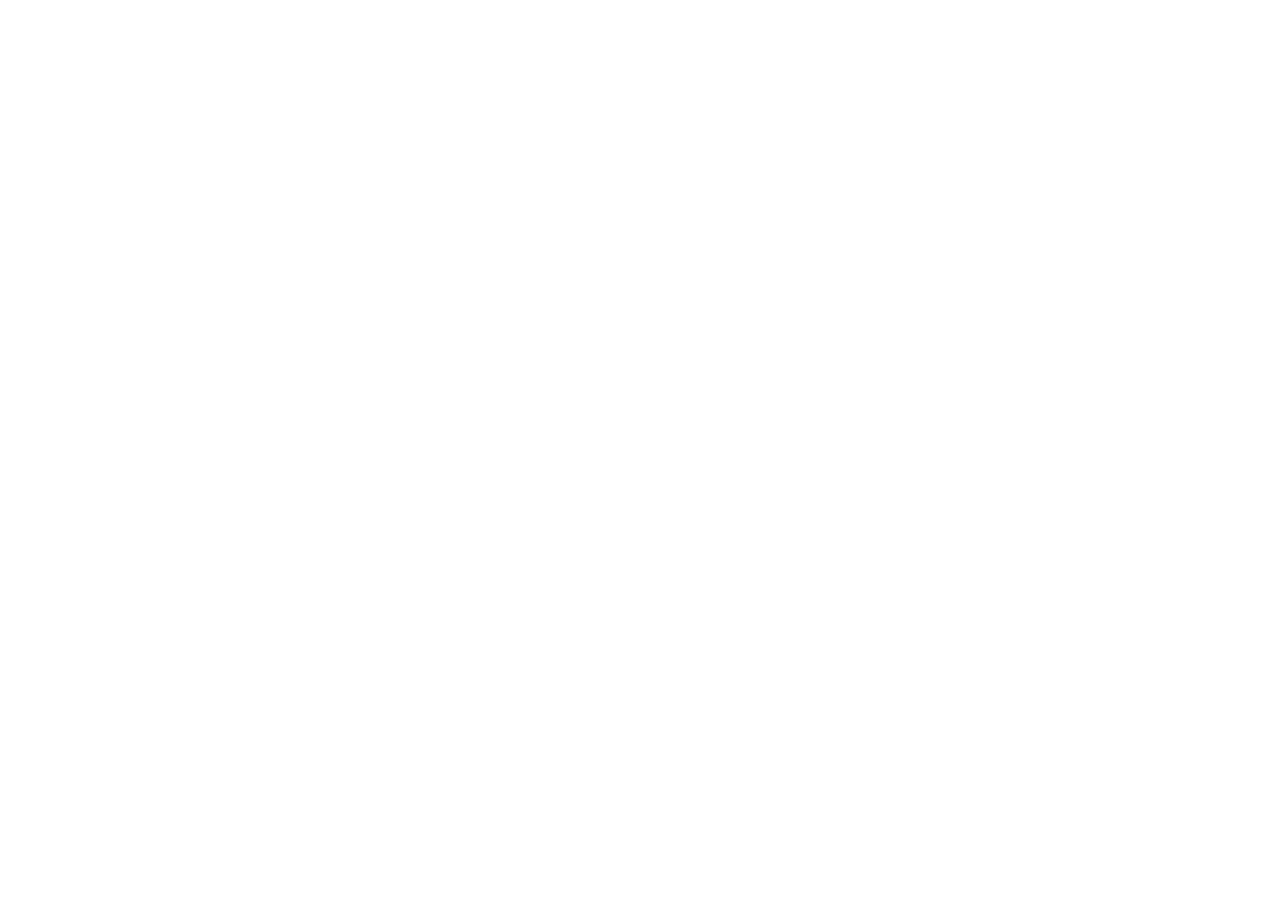
==== index.html @ 0d0c052c "first" ====
<!DOCTYPE html>
<html lang="en">
<head>
    <meta charset="UTF-8">
    <meta name="viewport" content="width=device-width, initial-scale=1.0">
    <title>Body Line</title>
    <link rel="stylesheet" href="css/style.css">
</head>
<body>
    
</body>
</html>
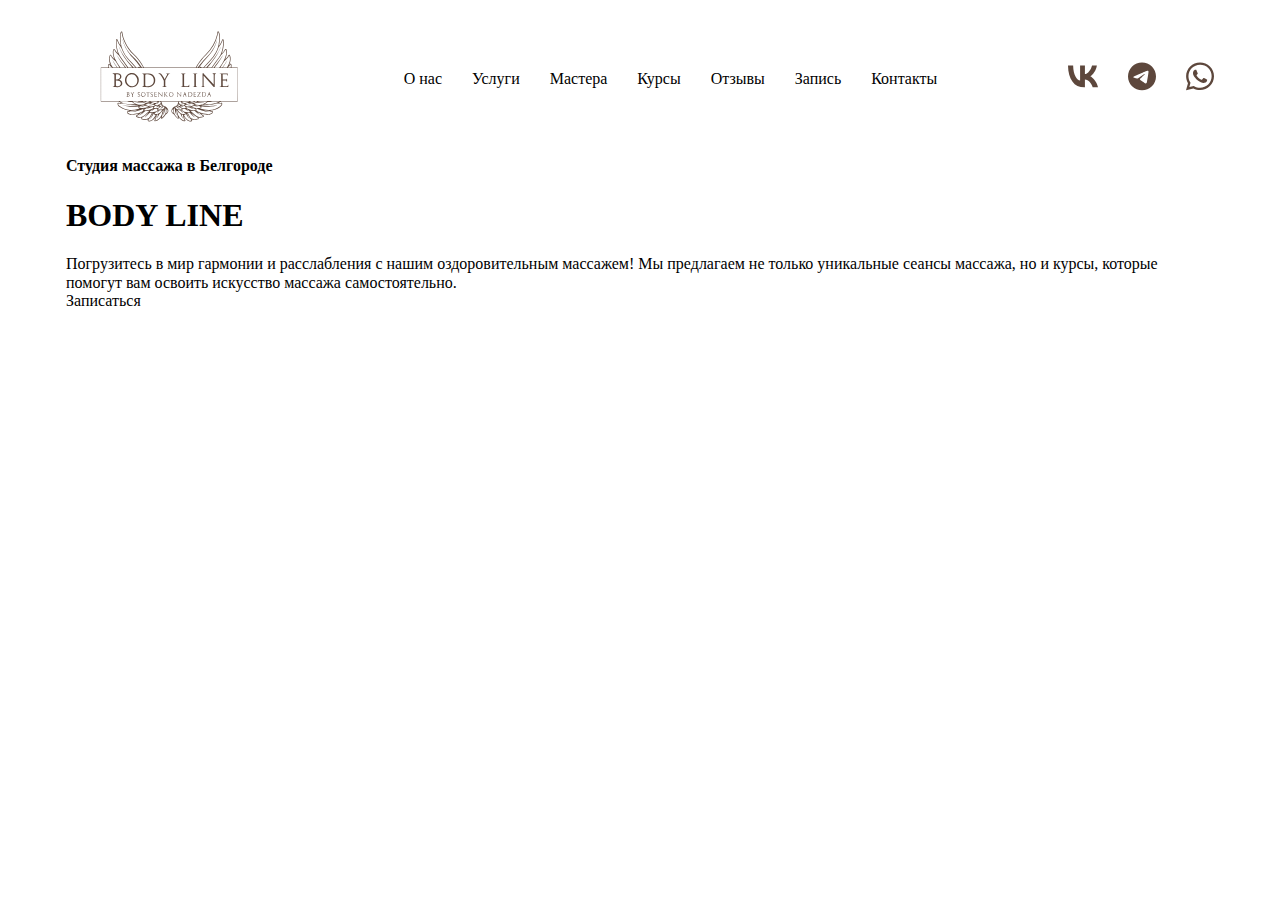
==== commit 8d8ec7cb: "first" ====
--- a/index.html
+++ b/index.html
@@ -5,8 +5,92 @@
     <meta name="viewport" content="width=device-width, initial-scale=1.0">
     <title>Body Line</title>
     <link rel="stylesheet" href="css/style.css">
+    <link rel="stylesheet" href="css/normalize.css">
 </head>
 <body>
-    
+    <header class="header">
+        <div class="header-container">
+            <a href="" class="header-logo">
+                <img src="img/logo.svg" alt="Логотип">
+            </a>
+            <nav class="header-nav">
+                <ul class="header-list">
+                    <li class="header-list-item">
+                        <a href="" class="header-link">
+                            О нас
+                        </a>
+                    </li>
+                    <li class="header-list-item">
+                        <a href="" class="header-link">
+                            Услуги
+                        </a>
+                    </li>
+                    <li class="header-list-item">
+                        <a href="" class="header-link">
+                            Мастера
+                        </a>
+                    </li>
+                    <li class="header-list-item">
+                        <a href="" class="header-link">
+                            Курсы
+                        </a>
+                    </li>
+                    <li class="header-list-item">
+                        <a href="" class="header-link">
+                            Отзывы
+                        </a>
+                    </li>
+                    <li class="header-list-item">
+                        <a href="" class="header-link">
+                            Запись
+                        </a>
+                    </li>
+                    <li class="header-list-item">
+                        <a href="" class="header-link">
+                            Контакты
+                        </a>
+                    </li>
+                </ul>
+            </nav>
+            <ul class="social-list">
+                <li class="social-list-item">
+                    <a href="" class="social-link">
+                        <img src="img/vk.svg" alt="Вконтакте">
+                    </a>
+                </li>
+                <li class="social-list-item">
+                    <a href="" class="social-link">
+                        <img src="img/tg.svg" alt="Телеграм">
+                    </a>
+                </li>
+                <li class="social-list-item">
+                    <a href="" class="social-link">
+                        <img src="img/whatsapp.svg" alt="Ватсапп">
+                    </a>
+                </li>
+            </ul>
+        </div>
+    </header>
+
+    <main class="main">
+        <section class="hero">
+            <div class="container">
+                <div class="hero-content">
+                    <strong class="text">
+                        Студия массажа в Белгороде
+                    </strong>
+                    <h1 class="hero-title">
+                        BODY LINE
+                    </h1>
+                    <p class="hero-descr">
+                        Погрузитесь в мир гармонии и расслабления с нашим оздоровительным массажем! Мы предлагаем не только уникальные сеансы массажа, но и курсы, которые помогут вам освоить искусство массажа самостоятельно.
+                    </p>
+                    <a href="" class="hero-btn">
+                        Записаться
+                    </a>
+                </div>
+            </div>
+        </section>
+    </main>
 </body>
 </html>--- a/css/style.css
+++ b/css/style.css
@@ -0,0 +1,58 @@
+* {
+    margin: 0;
+    padding: 0;
+    box-sizing: border-box;
+}
+
+a {
+    text-decoration: none;
+    color: #000;
+}
+
+ul {
+    list-style: none;
+    padding: 0;
+    margin: 0;
+}
+
+h1,
+h2,
+h3 {
+    margin: 0;
+    padding: 0;
+}
+
+/* header */
+
+.header-container {
+    max-width: 1148px;
+    margin: 0 auto;
+    display: flex;
+    justify-content: space-between;
+    align-items: center;
+}
+
+.header-list {
+    display: flex;
+    align-items: center;
+}
+
+.header-list-item:not(:last-child) {
+    margin-right: 30px;
+}
+
+.social-list {
+    display: flex;
+    align-items: center;
+}
+
+.social-list-item:not(:last-child) {
+    margin-right: 30px;
+}
+
+/* hero */
+
+.container {
+    max-width: 1148px;
+    margin: 0 auto;
+}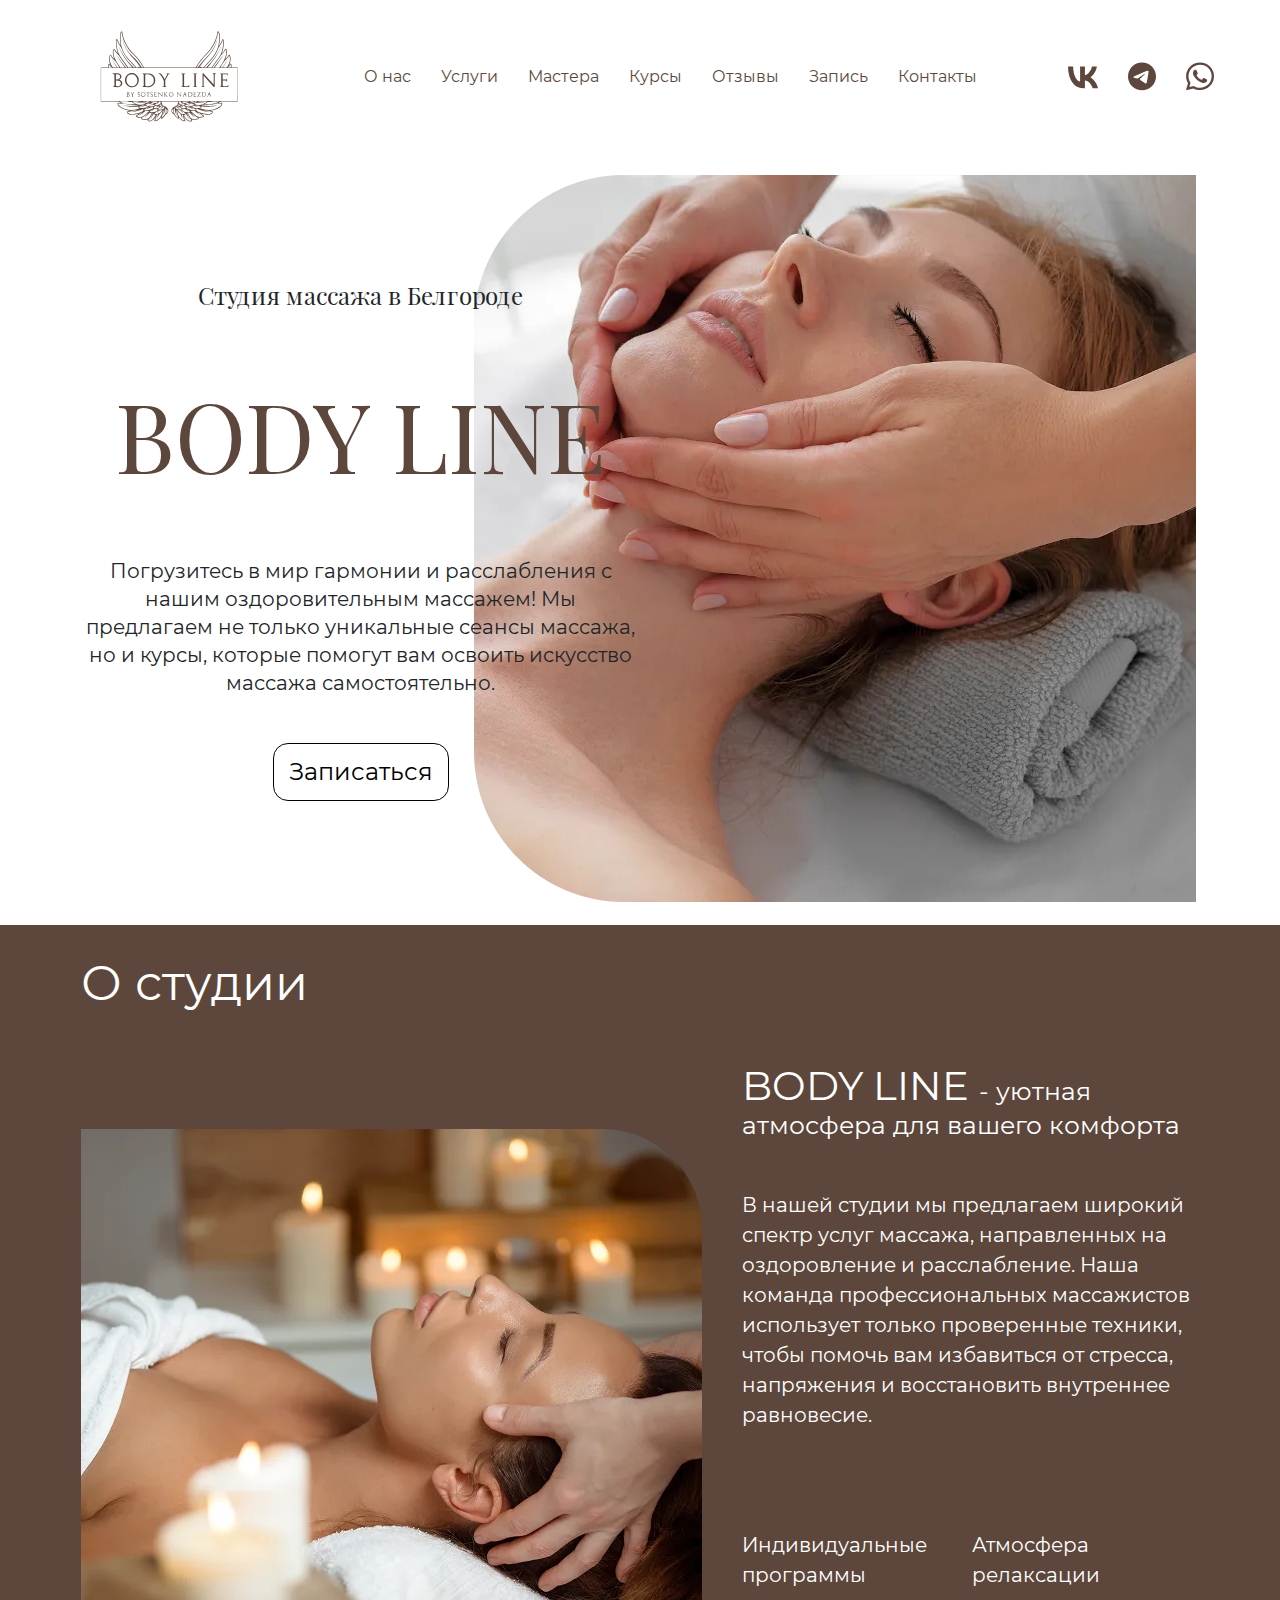
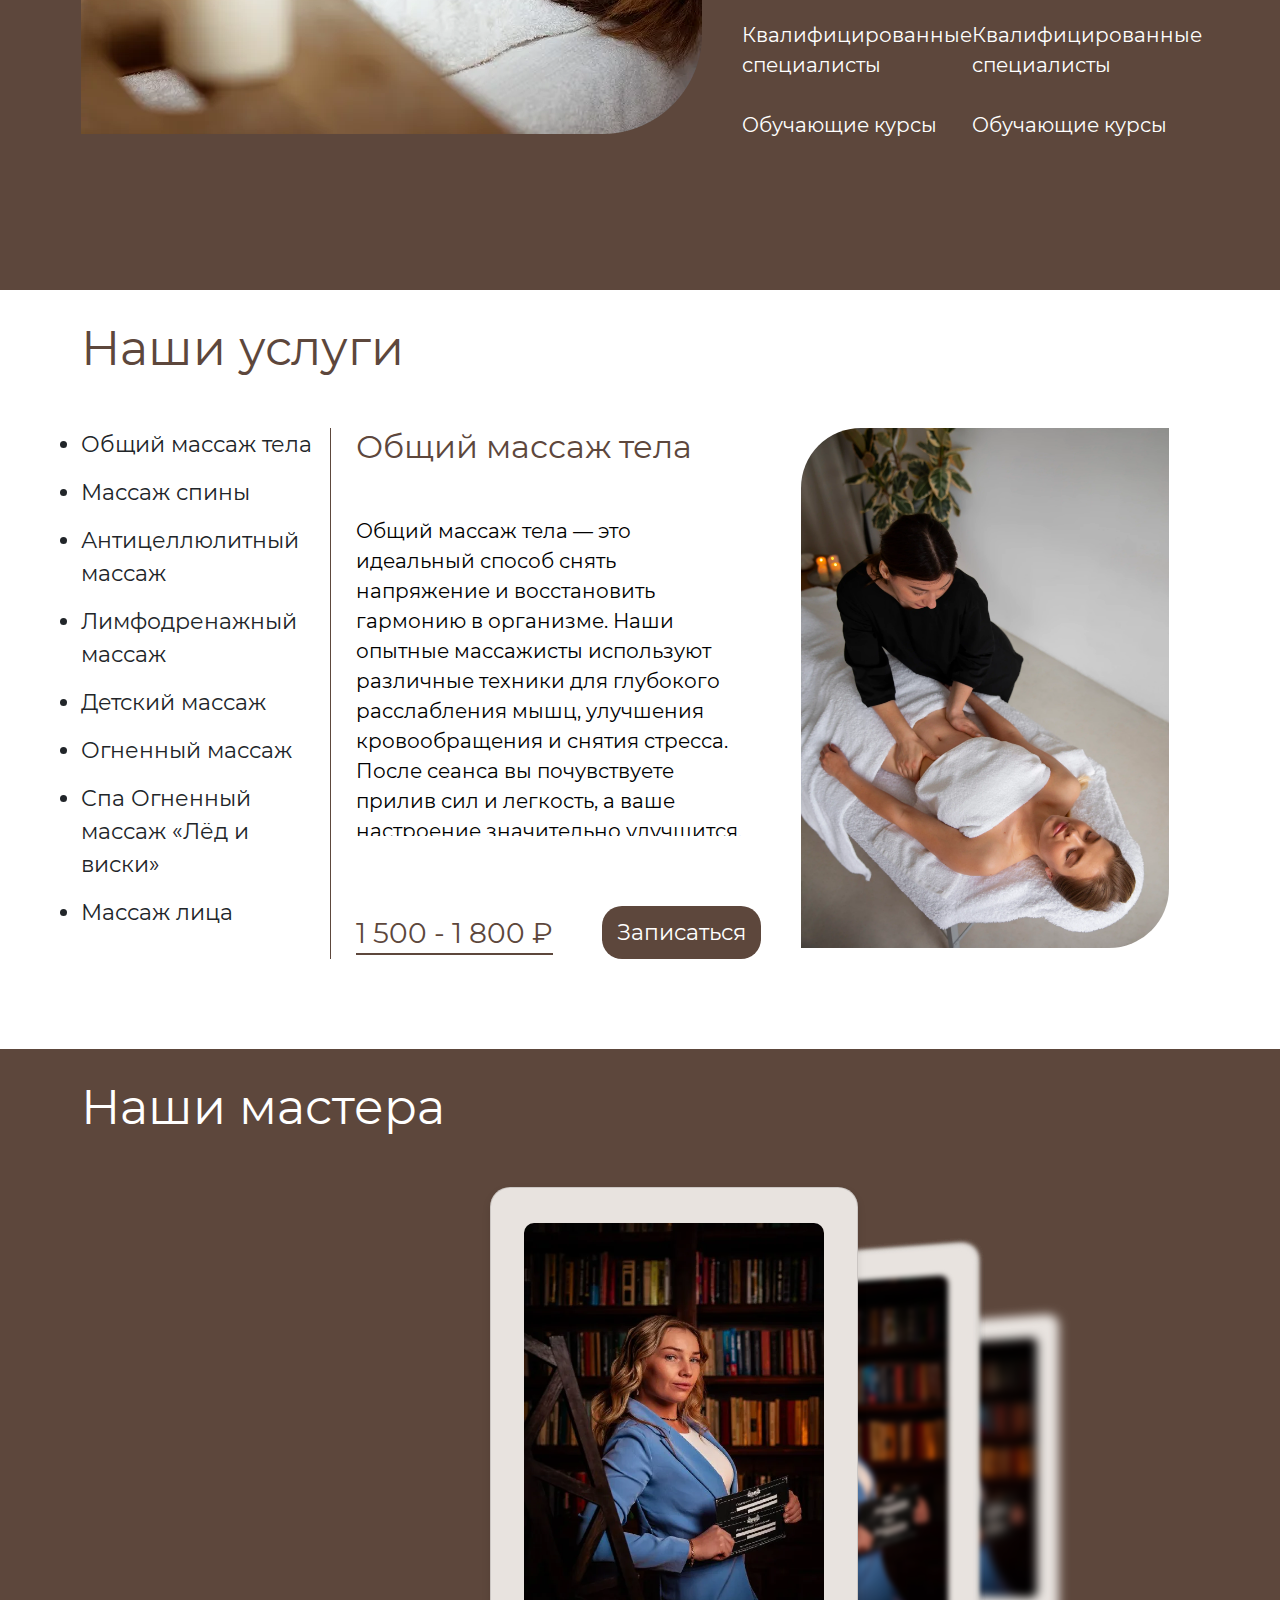
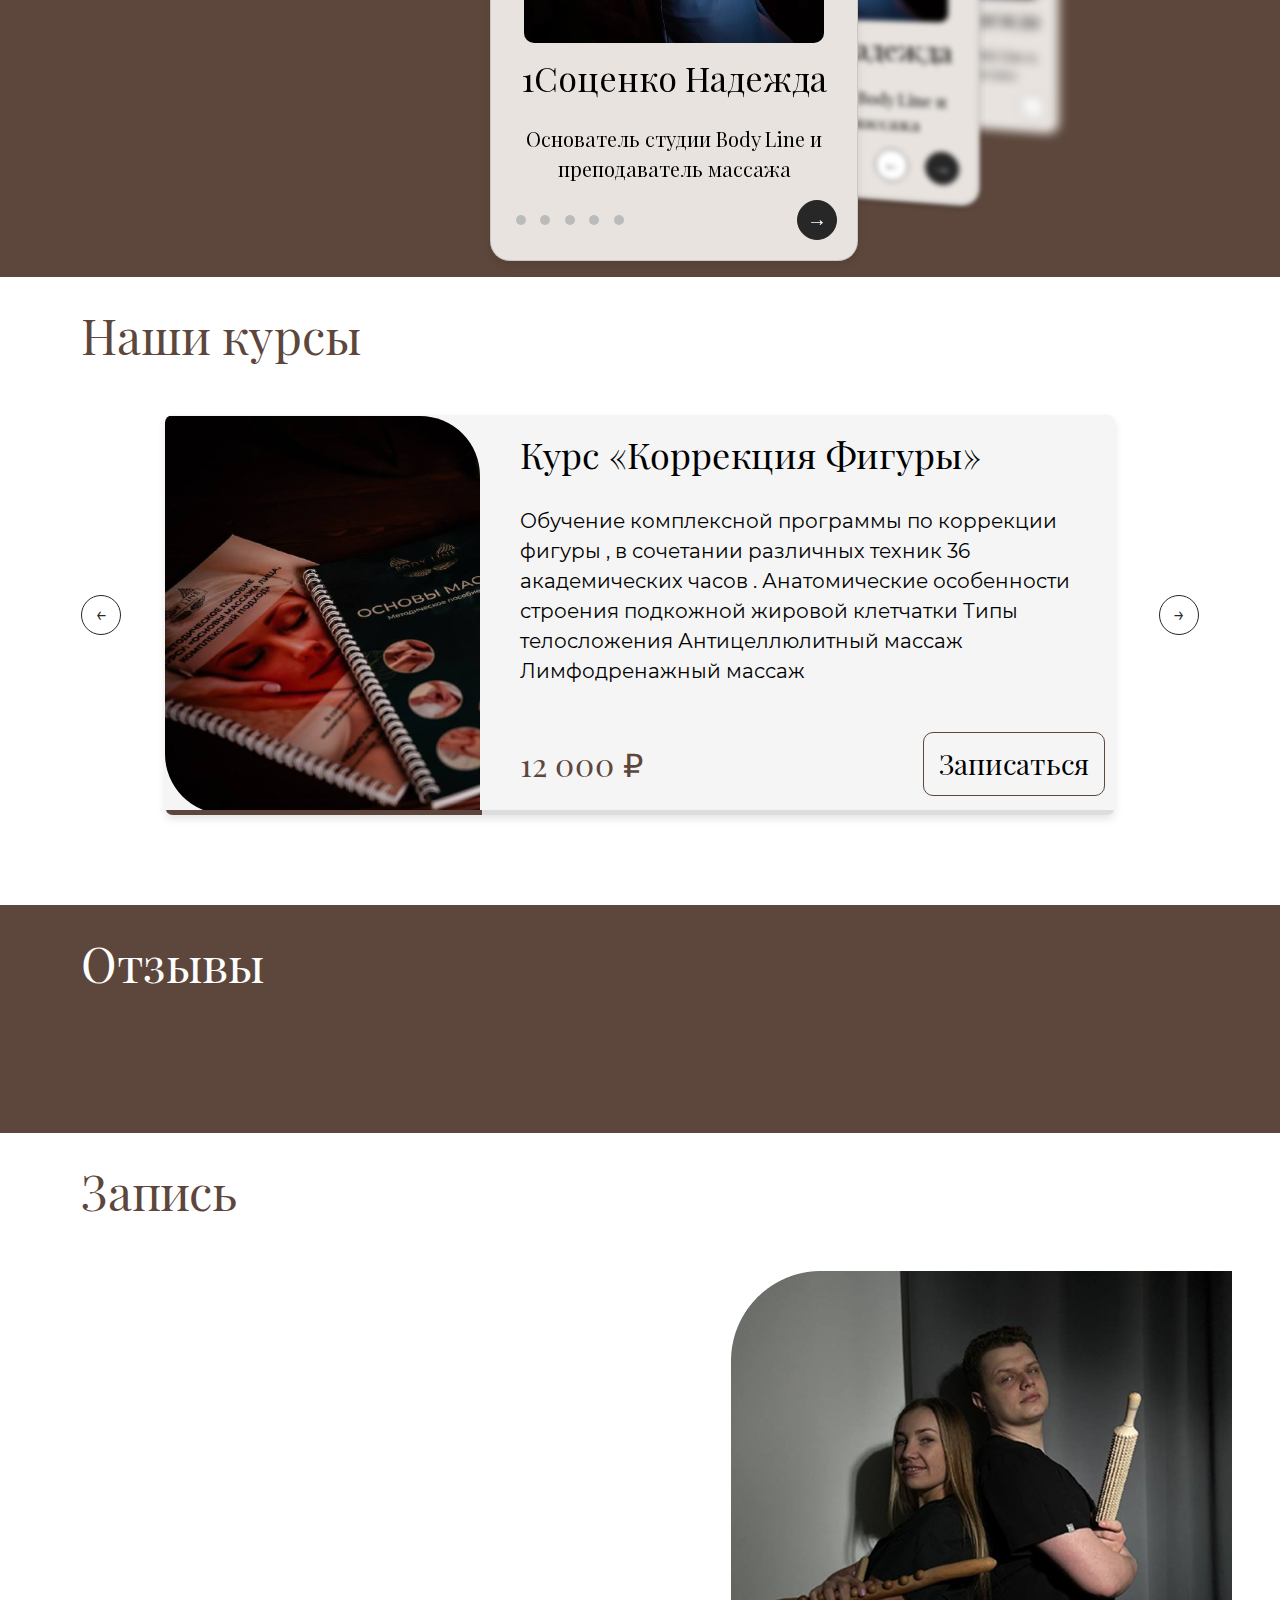
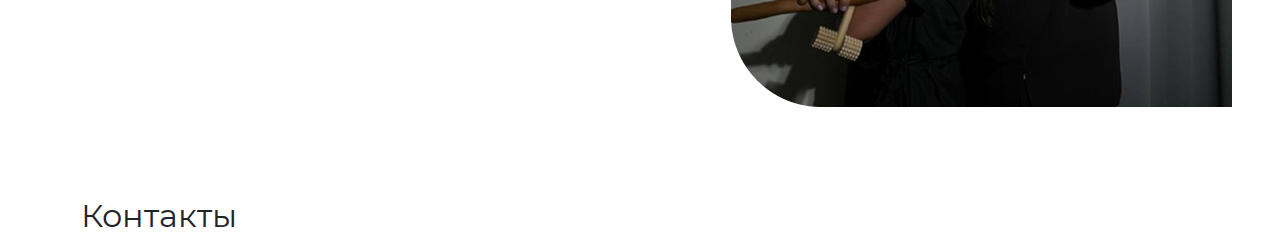
==== commit 93f18031: "contacts" ====
--- a/index.html
+++ b/index.html
@@ -1,96 +1,694 @@
 <!DOCTYPE html>
 <html lang="en">
-<head>
-    <meta charset="UTF-8">
-    <meta name="viewport" content="width=device-width, initial-scale=1.0">
+  <head>
+    <meta charset="UTF-8" />
+    <meta name="viewport" content="width=device-width, initial-scale=1.0" />
     <title>Body Line</title>
-    <link rel="stylesheet" href="css/style.css">
-    <link rel="stylesheet" href="css/normalize.css">
-</head>
-<body>
+    <link
+      rel="stylesheet"
+      href="https://maxcdn.bootstrapcdn.com/bootstrap/4.0.0/css/bootstrap.min.css"
+      integrity="sha384-Gn5384xqQ1aoWXA+058RXPxPg6fy4IWvTNh0E263XmFcJlSAwiGgFAW/dAiS6JXm"
+      crossorigin="anonymous"
+    />
+    <link
+      href="https://fonts.googleapis.com/css?family=Open+Sans:400,700"
+      rel="stylesheet"
+    />
+    <link
+      rel="stylesheet"
+      href="https://cdnjs.cloudflare.com/ajax/libs/OwlCarousel2/2.3.4/assets/owl.carousel.min.css"
+    />
+    <link
+      rel="stylesheet"
+      href="https://cdnjs.cloudflare.com/ajax/libs/OwlCarousel2/2.3.4/assets/owl.theme.default.min.css"
+    />
+    <link
+      rel="stylesheet"
+      href="https://use.fontawesome.com/releases/v5.7.1/css/all.css"
+      integrity="sha384-fnmOCqbTlWIlj8LyTjo7mOUStjsKC4pOpQbqyi7RrhN7udi9RwhKkMHpvLbHG9Sr"
+      crossorigin="anonymous"
+    />
+    <link rel="stylesheet" href="css/style.css" />
+    <link rel="stylesheet" href="css/normalize.css" />
+  </head>
+  <body>
     <header class="header">
-        <div class="header-container">
-            <a href="" class="header-logo">
-                <img src="img/logo.svg" alt="Логотип">
+      <div class="header-container">
+        <a href="" class="header-logo">
+          <img src="img/logo.svg" alt="Логотип" />
+        </a>
+        <nav class="header-nav">
+          <ul class="header-list">
+            <li class="header-list-item">
+              <a href="" class="header-link"> О нас </a>
+            </li>
+            <li class="header-list-item">
+              <a href="" class="header-link"> Услуги </a>
+            </li>
+            <li class="header-list-item">
+              <a href="" class="header-link"> Мастера </a>
+            </li>
+            <li class="header-list-item">
+              <a href="" class="header-link"> Курсы </a>
+            </li>
+            <li class="header-list-item">
+              <a href="" class="header-link"> Отзывы </a>
+            </li>
+            <li class="header-list-item">
+              <a href="" class="header-link"> Запись </a>
+            </li>
+            <li class="header-list-item">
+              <a href="" class="header-link"> Контакты </a>
+            </li>
+          </ul>
+        </nav>
+        <ul class="social-list">
+          <li class="social-list-item">
+            <a href="" class="social-link">
+              <img src="img/vk.svg" alt="Вконтакте" />
             </a>
-            <nav class="header-nav">
-                <ul class="header-list">
-                    <li class="header-list-item">
-                        <a href="" class="header-link">
-                            О нас
-                        </a>
-                    </li>
-                    <li class="header-list-item">
-                        <a href="" class="header-link">
-                            Услуги
-                        </a>
-                    </li>
-                    <li class="header-list-item">
-                        <a href="" class="header-link">
-                            Мастера
-                        </a>
-                    </li>
-                    <li class="header-list-item">
-                        <a href="" class="header-link">
-                            Курсы
-                        </a>
-                    </li>
-                    <li class="header-list-item">
-                        <a href="" class="header-link">
-                            Отзывы
-                        </a>
-                    </li>
-                    <li class="header-list-item">
-                        <a href="" class="header-link">
-                            Запись
-                        </a>
-                    </li>
-                    <li class="header-list-item">
-                        <a href="" class="header-link">
-                            Контакты
-                        </a>
-                    </li>
-                </ul>
-            </nav>
-            <ul class="social-list">
-                <li class="social-list-item">
-                    <a href="" class="social-link">
-                        <img src="img/vk.svg" alt="Вконтакте">
-                    </a>
-                </li>
-                <li class="social-list-item">
-                    <a href="" class="social-link">
-                        <img src="img/tg.svg" alt="Телеграм">
-                    </a>
-                </li>
-                <li class="social-list-item">
-                    <a href="" class="social-link">
-                        <img src="img/whatsapp.svg" alt="Ватсапп">
-                    </a>
-                </li>
+          </li>
+          <li class="social-list-item">
+            <a href="" class="social-link">
+              <img src="img/tg.svg" alt="Телеграм" />
+            </a>
+          </li>
+          <li class="social-list-item">
+            <a href="" class="social-link">
+              <img src="img/whatsapp.svg" alt="Ватсапп" />
+            </a>
+          </li>
+        </ul>
+      </div>
+    </header>
+
+    <main class="main">
+      <section class="hero">
+        <div class="container">
+          <div class="hero-content">
+            <strong class="hero-text"> Студия массажа в Белгороде </strong>
+            <h1 class="hero-title">BODY LINE</h1>
+            <p class="hero-descr">
+              Погрузитесь в мир гармонии и расслабления с нашим оздоровительным
+              массажем! Мы предлагаем не только уникальные сеансы массажа, но и
+              курсы, которые помогут вам освоить искусство массажа
+              самостоятельно.
+            </p>
+            <a href="" class="hero-btn"> Записаться </a>
+          </div>
+        </div>
+      </section>
+
+      <section class="about section-offset">
+        <div class="container">
+          <h2 class="about-title">О студии</h2>
+          <div class="about-wrapper">
+            <div class="about-left">
+              <img class="about-img" src="img/about-img.webp" alt="" />
+            </div>
+            <div class="about-right">
+              <h3 class="about-right-title">
+                <span> BODY LINE </span>
+                - уютная атмосфера для вашего комфорта
+              </h3>
+              <p class="about-right-descr">
+                В нашей студии мы предлагаем широкий спектр услуг массажа,
+                направленных на оздоровление и расслабление. Наша команда
+                профессиональных массажистов использует только проверенные
+                техники, чтобы помочь вам избавиться от стресса, напряжения и
+                восстановить внутреннее равновесие.
+              </p>
+              <ul class="about-list">
+                <li class="about-list-item">Индивидуальные программы</li>
+                <li class="about-list-item">Атмосфера релаксации</li>
+                <li class="about-list-item">Квалифицированные специалисты</li>
+                <li class="about-list-item">Квалифицированные специалисты</li>
+                <li class="about-list-item">Обучающие курсы</li>
+                <li class="about-list-item">Обучающие курсы</li>
+              </ul>
+            </div>
+          </div>
+        </div>
+      </section>
+
+      <section class="services section-offset">
+        <div class="container">
+          <h2 class="services-title">Наши услуги</h2>
+          <div class="services-wrapper">
+            <ul class="services-list">
+              <li class="services-list-item" data-target="services-1">
+                Общий массаж тела
+              </li>
+              <li class="services-list-item" data-target="services-2">
+                Массаж спины
+              </li>
+              <li class="services-list-item" data-target="services-3">
+                Антицеллюлитный массаж
+              </li>
+              <li class="services-list-item" data-target="services-4">
+                Лимфодренажный массаж
+              </li>
+              <li class="services-list-item" data-target="services-5">
+                Детский массаж
+              </li>
+              <li class="services-list-item" data-target="fire-massage">
+                Огненный массаж
+              </li>
+              <li
+                class="services-list-item"
+                data-target="ice-and-whiskey-massage"
+              >
+                Спа Огненный массаж «Лёд и виски»
+              </li>
+              <li class="services-list-item" data-target="face-massage">
+                Массаж лица
+              </li>
             </ul>
-        </div>
-    </header>
-
-    <main class="main">
-        <section class="hero">
-            <div class="container">
-                <div class="hero-content">
-                    <strong class="text">
-                        Студия массажа в Белгороде
-                    </strong>
-                    <h1 class="hero-title">
-                        BODY LINE
-                    </h1>
-                    <p class="hero-descr">
-                        Погрузитесь в мир гармонии и расслабления с нашим оздоровительным массажем! Мы предлагаем не только уникальные сеансы массажа, но и курсы, которые помогут вам освоить искусство массажа самостоятельно.
+            <div class="services-card active" id="services-1">
+              <div class="services-card-left">
+                <h3 class="services-card-title">Общий массаж тела</h3>
+                <p class="services-card-descr">
+                  Общий массаж тела — это идеальный способ снять напряжение и
+                  восстановить гармонию в организме. Наши опытные массажисты
+                  используют различные техники для глубокого расслабления мышц,
+                  улучшения кровообращения и снятия стресса. После сеанса вы
+                  почувствуете прилив сил и легкость, а ваше настроение
+                  значительно улучшится. Позвольте себе насладиться моментом
+                  заботы о себе — запишитесь на общий массаж тела уже сегодня!
+                </p>
+                <div class="services-card-wrapper">
+                  <strong class="services-card-price"> 1 500 - 1 800 ₽ </strong>
+                  <a href="" class="services-card-btn"> Записаться </a>
+                </div>
+              </div>
+              <div class="services-card-right">
+                <img
+                  src="img/female-masseur-giving-back-massage-client.webp"
+                  alt=""
+                  class="services-card-img"
+                />
+              </div>
+            </div>
+            <div class="services-card" id="services-2">
+              <div class="services-card-left">
+                <h3 class="services-card-title">Массаж спины</h3>
+                <p class="services-card-descr">
+                  Массаж спины — это уникальная процедура, направленная на
+                  глубокую проработку мышц и снятие напряжения. Он помогает
+                  устранить хроническую усталость, улучшить кровообращение и
+                  восстановить нормальный тонус мышц. Благодаря различным
+                  техникам, таким как поглаживание, растирание и разминание,
+                  массаж спины способствует снятию болей и зажимов, улучшая
+                  общее самочувствие.
+                  <br />
+                  <br />
+                  Эта процедура особенно полезна для людей, ведущих
+                  малоподвижный образ жизни или работающих в сидячем положении.
+                  Массаж спины не только улучшает физическое состояние, но и
+                  положительно влияет на эмоциональное равновесие, помогая
+                  справиться со стрессом и повысить уровень энергии.
+                </p>
+                <div class="services-card-wrapper">
+                  <strong class="services-card-price"> 1 200 ₽ </strong>
+                  <a href="" class="services-card-btn"> Записаться </a>
+                </div>
+              </div>
+              <div class="services-card-right">
+                <img
+                  src="img/woman-getting-back-massage-from-masseur.webp"
+                  alt=""
+                  class="services-card-img"
+                />
+              </div>
+            </div>
+            <div class="services-card" id="services-3">
+              <div class="services-card-left">
+                <h3 class="services-card-title">Антицеллюлитный массаж</h3>
+                <p class="services-card-descr">
+                  Антицеллюлитный массаж — это специализированная процедура,
+                  направленная на уменьшение проявлений целлюлита и улучшение
+                  состояния кожи. Он включает в себя механическое воздействие на
+                  проблемные зоны, что способствует улучшению кровообращения,
+                  лимфодренажа и обмена веществ. Массаж помогает разбить жировые
+                  отложения, активизирует выведение токсинов и улучшает текстуру
+                  кожи, делая её более упругой и гладкой.
+                </p>
+                <div class="services-card-wrapper">
+                  <strong class="services-card-price"> 1 500 - 1 800 ₽ </strong>
+                  <a href="" class="services-card-btn"> Записаться </a>
+                </div>
+              </div>
+              <div class="services-card-right">
+                <img
+                  src="img/relaxing-abdomen-massage.webp"
+                  alt=""
+                  class="services-card-img"
+                />
+              </div>
+            </div>
+
+            <div class="services-card" id="services-4">
+              <div class="services-card-left">
+                <h3 class="services-card-title">Лимфодренажный массаж</h3>
+                <p class="services-card-descr">
+                  Откройте для себя силу лимфодренажного массажа!
+                  <br /><br />
+                  Лимфодренажный массаж — это уникальная процедура, которая
+                  помогает вашему организму избавиться от токсинов и лишней
+                  жидкости, восстанавливая здоровье и красоту. Под воздействием
+                  мягких и ритмичных движений массажиста активируется
+                  лимфатическая система, что способствует улучшению
+                  кровообращения и выведению шлаков. <br />
+                  <br />
+                  Эта процедура не только уменьшает отеки и целлюлит, но и
+                  укрепляет иммунитет, повышает уровень энергии и улучшает общее
+                  самочувствие. Вы почувствуете легкость в теле и улучшение
+                  настроения уже после первого сеанса!
+                </p>
+                <div class="services-card-wrapper">
+                  <strong class="services-card-price"> 1 500 - 1 800 ₽ </strong>
+                  <a href="" class="services-card-btn"> Записаться </a>
+                </div>
+              </div>
+              <div class="services-card-right">
+                <img src="img/1.webp" alt="" class="services-card-img" />
+              </div>
+            </div>
+            <div class="services-card" id="services-5">
+              <div class="services-card-left">
+                <h3 class="services-card-title">Детский массаж</h3>
+                <p class="services-card-descr">
+                  Подарите вашему ребенку здоровье и гармонию!
+                  <br /><br />
+                  Детский массаж — это важная процедура, которая способствует
+                  гармоничному развитию и укреплению здоровья вашего малыша. Он
+                  помогает улучшить работу сердечно-сосудистой и нервной систем,
+                  активизирует обмен веществ и укрепляет мышечный тонус.
+                  <br /><br />
+                  Регулярные сеансы массажа способствуют:
+                  <br />
+                  ● Развитию координации и правильной осанки<br />
+                  ● Профилактике заболеваний, таких как плоскостопие и
+                  сколиоз<br />
+                  ● Улучшению пищеварения и снятию напряжения
+                </p>
+                <div class="services-card-wrapper">
+                  <strong class="services-card-price"> 1 000₽ </strong>
+                  <a href="" class="services-card-btn"> Записаться </a>
+                </div>
+              </div>
+              <div class="services-card-right">
+                <img
+                  src="img/hands-mother-playing-with-baby-boy-cradle.webp"
+                  alt=""
+                  class="services-card-img"
+                />
+              </div>
+            </div>
+          </div>
+        </div>
+      </section>
+
+      <section class="masters section-offset">
+        <div class="container">
+          <h2 class="masters-title">Наши мастера</h2>
+          <div class="contenedor">
+            <div
+              class="card principal"
+              id="card-1"
+              ontouchstart="onTouchStart(event)"
+              ontouchend="onTouchEnd(event)"
+            >
+              <div class="card-image">
+                <img
+                  src="img/5325763501945383045.webp"
+                  alt="Imagen de la escena"
+                />
+              </div>
+              <div class="card-content">
+                <h3 class="masters-card-title">1Соценко Надежда</h3>
+                <p class="masters-card-descr">
+                  Основатель студии Body Line и преподаватель массажа
+                </p>
+                <div class="card-navigation">
+                  <div>
+                    <span class="dot active-dot"></span>
+                    <span class="dot"></span>
+                    <span class="dot"></span>
+                    <span class="dot"></span>
+                    <span class="dot"></span>
+                  </div>
+                  <div class="buttons">
+                    <button onclick="nextCard()" class="next-button">
+                      &#8594;
+                    </button>
+                  </div>
+                </div>
+              </div>
+            </div>
+            <div
+              class="card siguiente"
+              id="card-2"
+              ontouchstart="onTouchStart(event)"
+              ontouchend="onTouchEnd(event)"
+            >
+              <div class="card-image">
+                <img
+                  src="img/5325763501945383045.webp"
+                  alt="Imagen de la escena"
+                />
+              </div>
+              <div class="card-content">
+                <h3 class="masters-card-title">2Соценко Надежда</h3>
+                <p class="masters-card-descr">
+                  Основатель студии Body Line и преподаватель массажа
+                </p>
+                <div class="card-navigation">
+                  <div>
+                    <span class="dot"></span>
+                    <span class="dot active-dot"></span>
+
+                    <span class="dot"></span>
+                    <span class="dot"></span>
+                    <span class="dot"></span>
+                  </div>
+                  <div class="buttons">
+                    <button onclick="previousCard()" class="previous-button">
+                      &#8592;
+                    </button>
+                    <button onclick="nextCard()" class="next-button">
+                      &#8594;
+                    </button>
+                  </div>
+                </div>
+              </div>
+            </div>
+            <div
+              class="card siguiente"
+              id="card-3"
+              ontouchstart="onTouchStart(event)"
+              ontouchend="onTouchEnd(event)"
+            >
+              <div class="card-image">
+                <img
+                  src="img/5325763501945383045.webp"
+                  alt="Imagen de la escena"
+                />
+              </div>
+              <div class="card-content">
+                <h3 class="masters-card-title">3Соценко Надежда</h3>
+                <p class="masters-card-descr">
+                  Основатель студии Body Line и преподаватель массажа
+                </p>
+                <div class="card-navigation">
+                  <div>
+                    <span class="dot"></span>
+                    <span class="dot"></span>
+                    <span class="dot active-dot"></span>
+                    <span class="dot"></span>
+                    <span class="dot"></span>
+                  </div>
+                  <div class="buttons">
+                    <button onclick="previousCard()" class="previous-button">
+                      &#8592;
+                    </button>
+                    <button onclick="nextCard()" class="next-button">
+                      &#8594;
+                    </button>
+                  </div>
+                </div>
+              </div>
+            </div>
+            <div
+              class="card siguiente"
+              id="card-4"
+              ontouchstart="onTouchStart(event)"
+              ontouchend="onTouchEnd(event)"
+            >
+              <div class="card-image">
+                <img
+                  src="img/5325763501945383045.webp"
+                  alt="Imagen de la escena"
+                />
+              </div>
+              <div class="card-content">
+                <h3 class="masters-card-title">4Соценко Надежда</h3>
+                <p class="masters-card-descr">
+                  Основатель студии Body Line и преподаватель массажа
+                </p>
+                <div class="card-navigation">
+                  <div>
+                    <span class="dot"></span>
+                    <span class="dot"></span>
+                    <span class="dot"></span>
+                    <span class="dot active-dot"></span>
+
+                    <span class="dot"></span>
+                  </div>
+                  <div class="buttons">
+                    <button onclick="previousCard()" class="previous-button">
+                      &#8592;
+                    </button>
+                    <button onclick="nextCard()" class="next-button">
+                      &#8594;
+                    </button>
+                  </div>
+                </div>
+              </div>
+            </div>
+            <div
+              class="card siguiente2"
+              id="card-5"
+              ontouchstart="onTouchStart(event)"
+              ontouchend="onTouchEnd(event)"
+            >
+              <div class="card-image">
+                <img
+                  src="img/5325763501945383045.webp"
+                  alt="Imagen de la escena"
+                />
+              </div>
+              <div class="card-content">
+                <h3 class="masters-card-title">5Соценко Надежда</h3>
+                <p class="masters-card-descr">
+                  Основатель студии Body Line и преподаватель массажа
+                </p>
+                <div class="card-navigation">
+                  <div>
+                    <span class="dot"></span>
+                    <span class="dot"></span>
+                    <span class="dot"></span>
+
+                    <span class="dot"></span>
+                    <span class="dot active-dot"></span>
+                  </div>
+                  <div class="buttons">
+                    <button onclick="previousCard()" class="previous-button">
+                      &#8592;
+                    </button>
+                  </div>
+                </div>
+              </div>
+            </div>
+          </div>
+        </div>
+      </section>
+
+      <section class="courses section-offset">
+        <div class="container">
+          <h2 class="courses-title">Наши курсы</h2>
+          <div class="courses-wrapper">
+            <button class="nav-btn prev">&#8592;</button>
+            <div class="slider-container">
+              <div class="slide active">
+                <div class="slide-content">
+                  <div class="slide-left">
+                    <img width="600" src="img/course-1.jpg" alt="" />
+                  </div>
+                  <div class="slide-right">
+                    <h3 class="slide-right-title">Курс «Коррекция Фигуры»</h3>
+                    <p class="slide-right-descr">
+                      Обучение комплексной программы по коррекции фигуры , в
+                      сочетании различных техник 36 академических часов .
+                      Анатомические особенности строения подкожной жировой
+                      клетчатки Типы телосложения Антицеллюлитный массаж
+                      Лимфодренажный массаж
                     </p>
-                    <a href="" class="hero-btn">
-                        Записаться
-                    </a>
-                </div>
-            </div>
-        </section>
+                    <div class="slide-wrapper">
+                      <strong class="slide-right-price"> 12 000 ₽ </strong>
+                      <a href="#" class="slide-right-btn">Записаться</a>
+                    </div>
+                  </div>
+                </div>
+              </div>
+              <div class="slide">
+                <div class="slide-content">
+                  <div class="slide-left">
+                    <img width="600" src="img/course-1.jpg" alt="" />
+                  </div>
+                  <div class="slide-right">
+                    <h3 class="slide-right-title">Курс «Коррекция Фигуры»</h3>
+                    <p class="slide-right-descr">
+                      Обучение комплексной программы по коррекции фигуры , в
+                      сочетании различных техник 36 академических часов .
+                      Анатомические особенности строения подкожной жировой
+                      клетчатки Типы телосложения Антицеллюлитный массаж
+                      Лимфодренажный массаж
+                    </p>
+                    <div class="slide-wrapper">
+                      <strong class="slide-right-price"> 12 000 ₽ </strong>
+                      <a href="#" class="slide-right-btn">Записаться</a>
+                    </div>
+                  </div>
+                </div>
+              </div>
+              <div class="slide">
+                <div class="slide-content">
+                  <div class="slide-left">
+                    <img width="600" src="img/course-1.jpg" alt="" />
+                  </div>
+                  <div class="slide-right">
+                    <h3 class="slide-right-title">Курс «Коррекция Фигуры»</h3>
+                    <p class="slide-right-descr">
+                      Обучение комплексной программы по коррекции фигуры , в
+                      сочетании различных техник 36 академических часов .
+                      Анатомические особенности строения подкожной жировой
+                      клетчатки Типы телосложения Антицеллюлитный массаж
+                      Лимфодренажный массаж
+                    </p>
+                    <div class="slide-wrapper">
+                      <strong class="slide-right-price"> 12 000 ₽ </strong>
+                      <a href="#" class="slide-right-btn">Записаться</a>
+                    </div>
+                  </div>
+                </div>
+              </div>
+
+              <div class="progress">
+                <div class="progress-bar"></div>
+              </div>
+            </div>
+            <button class="nav-btn next">&#8594;</button>
+          </div>
+        </div>
+      </section>
+
+      <section class="reviews section-offset">
+        <div class="container">
+          <h2 class="reviews-title">Отзывы</h2>
+          <div class="row">
+            <div class="col-md-12">
+              <div class="owl-carousel client-testimonial-carousel">
+                <div class="single-testimonial-item">
+                  <p>
+                    Lorem ipsum dolor sit amet, consectetur adipisicing elit.
+                    Eveniet ex labore id beatae molestiae, libero quis eum nam
+                    voluptates quidem.
+                  </p>
+                  <h3>Jane Doe</h3>
+                </div>
+                <div class="single-testimonial-item">
+                  <p>
+                    Lorem ipsum dolor sit amet, consectetur adipisicing elit.
+                    Eveniet ex labore id beatae molestiae, libero quis eum nam
+                    voluptates quidem.
+                  </p>
+                  <h3>Jane Doe</h3>
+                </div>
+                <div class="single-testimonial-item">
+                  <p>
+                    Lorem ipsum dolor sit amet, consectetur adipisicing elit.
+                    Eveniet ex labore id beatae molestiae, libero quis eum nam
+                    voluptates quidem.
+                  </p>
+                  <h3>Jane Doe</h3>
+                </div>
+                <div class="single-testimonial-item">
+                  <p>
+                    Lorem ipsum dolor sit amet, consectetur adipisicing elit.
+                    Eveniet ex labore id beatae molestiae, libero quis eum nam
+                    voluptates quidem.
+                  </p>
+                  <h3>Jane Doe</h3>
+                </div>
+              </div>
+            </div>
+          </div>
+        </div>
+      </section>
+
+      <section class="feedback section-offset">
+        <div class="container">
+          <h2 class="feedback-title">Запись</h2>
+          <div class="feedback-wrapper flex">
+            <div class="feedback-left">
+              <script src="https://forms.yandex.ru/_static/embed.js"></script>
+              <iframe
+                src="https://forms.yandex.ru/u/67a20d70e010db699b0fbb67/?iframe=1"
+                frameborder="0"
+                name="ya-form-67a20d70e010db699b0fbb67"
+                width="650"
+              ></iframe>
+            </div>
+            <div class="feedback-right">
+              <img src="img/5325976424949082055 1.png" alt="" />
+            </div>
+          </div>
+        </div>
+      </section>
+
+      <section class="contacts">
+        <div class="container">
+          <h2 class="contacts-title">
+            Контакты
+          </h2>
+          <div class="contacts-wrapper">
+            <div class="contacts-left">
+
+            </div>
+            <div class="contacts-right">
+              
+            </div>
+          </div>
+        </div>
+      </section>
     </main>
-</body>
-</html>+    <script>
+      document.addEventListener("DOMContentLoaded", function () {
+        const listItems = document.querySelectorAll(".services-list-item");
+        const cards = document.querySelectorAll(".services-card");
+
+        listItems.forEach((item) => {
+          item.addEventListener("click", function () {
+            const targetId = this.getAttribute("data-target");
+            cards.forEach((card) => {
+              if (card.id === targetId) {
+                card.classList.add("active");
+              } else {
+                card.classList.remove("active");
+              }
+            });
+          });
+        });
+      });
+    </script>
+    <script
+      src="https://code.jquery.com/jquery-3.2.1.slim.min.js"
+      integrity="sha384-KJ3o2DKtIkvYIK3UENzmM7KCkRr/rE9/Qpg6aAZGJwFDMVNA/GpGFF93hXpG5KkN"
+      crossorigin="anonymous"
+    ></script>
+    <script
+      src="https://cdnjs.cloudflare.com/ajax/libs/popper.js/1.12.9/umd/popper.min.js"
+      integrity="sha384-ApNbgh9B+Y1QKtv3Rn7W3mgPxhU9K/ScQsAP7hUibX39j7fakFPskvXusvfa0b4Q"
+      crossorigin="anonymous"
+    ></script>
+    <script
+      src="https://maxcdn.bootstrapcdn.com/bootstrap/4.0.0/js/bootstrap.min.js"
+      integrity="sha384-JZR6Spejh4U02d8jOt6vLEHfe/JQGiRRSQQxSfFWpi1MquVdAyjUar5+76PVCmYl"
+      crossorigin="anonymous"
+    ></script>
+    <script src="https://cdnjs.cloudflare.com/ajax/libs/OwlCarousel2/2.3.4/owl.carousel.min.js"></script>
+    <script src="main.js"></script>
+    <script src="js/script.js"></script>
+  </body>
+</html>
--- a/css/style.css
+++ b/css/style.css
@@ -1,58 +1,797 @@
+@font-face {
+  font-family: "Montserrat";
+  src: local("Montserrat-Regular"),
+    url("../fonts/Montserrat-Regular.woff") format("woff");
+  font-weight: 400;
+  font-style: normal;
+  font-display: swap;
+}
+
+@font-face {
+  font-family: "PlayfairDisplay";
+  src: local("PlayfairDisplay-Regular"),
+    url("../fonts/PlayfairDisplay-Regular.woff") format("woff");
+  font-weight: 400;
+  font-style: normal;
+  font-display: swap;
+}
+
+@font-face {
+  font-family: "PlayfairDisplay";
+  src: local("PlayfairDisplay-Bold"),
+    url("../fonts/PlayfairDisplay-Bold.woff") format("woff");
+  font-weight: 500;
+  font-style: normal;
+  font-display: swap;
+}
+
+:root {
+  --font-family: "PlayfairDisplay", sans-serif;
+  --second-family: "Montserrat", sans-serif;
+}
+
 * {
-    margin: 0;
-    padding: 0;
-    box-sizing: border-box;
+  margin: 0;
+  padding: 0;
+  box-sizing: border-box;
+}
+
+body,
+html {
+  font-family: "Montserrat", sans-serif;
+  font-size: 16px;
 }
 
 a {
-    text-decoration: none;
-    color: #000;
+  text-decoration: none;
+  color: #000;
 }
 
 ul {
-    list-style: none;
-    padding: 0;
-    margin: 0;
+  list-style: none;
+  padding: 0;
+  margin: 0;
 }
 
 h1,
 h2,
 h3 {
-    margin: 0;
-    padding: 0;
+  margin: 0;
+  padding: 0;
+}
+
+.section-offset {
+  padding-top: 30px;
+  padding-bottom: 90px;
 }
 
 /* header */
 
 .header-container {
-    max-width: 1148px;
-    margin: 0 auto;
-    display: flex;
-    justify-content: space-between;
-    align-items: center;
+  max-width: 1148px;
+  margin: 0 auto;
+  display: flex;
+  justify-content: space-between;
+  align-items: center;
 }
 
 .header-list {
-    display: flex;
-    align-items: center;
+  display: flex;
+  align-items: center;
 }
 
 .header-list-item:not(:last-child) {
-    margin-right: 30px;
+  margin-right: 30px;
+}
+
+.header-link {
+  font-family: var(--second-family);
+  font-weight: 400;
+  font-size: 16px;
+  color: #5d473c;
 }
 
 .social-list {
-    display: flex;
-    align-items: center;
+  display: flex;
+  align-items: center;
 }
 
 .social-list-item:not(:last-child) {
-    margin-right: 30px;
+  margin-right: 30px;
 }
 
 /* hero */
 
+.hero {
+  padding: 124px 0;
+  background-image: url("../img/hero-img.webp");
+  background-repeat: no-repeat;
+  background-position: 85% center;
+}
+
 .container {
-    max-width: 1148px;
-    margin: 0 auto;
+  max-width: 1148px;
+  margin: 0 auto;
+}
+
+.hero-content {
+  max-width: 50%;
+  display: flex;
+  flex-direction: column;
+  align-items: center;
+}
+
+.hero-text {
+  font-family: var(--font-family);
+  font-weight: 400;
+  font-size: 24px;
+}
+
+.hero-title {
+  font-family: var(--font-family);
+  font-weight: 400;
+  font-size: 96px;
+  color: #5d473c;
+}
+
+.hero-descr {
+  font-weight: 400;
+  font-size: 20px;
+  line-height: 140%;
+  text-align: center;
+  margin-bottom: 46px;
+}
+
+.hero-btn {
+  font-weight: 400;
+  font-size: 24px;
+  border: 1px solid #000;
+  padding: 10px 15px;
+  border-radius: 15px;
+}
+
+/* about */
+
+.about {
+  background-color: #5d473c;
+}
+
+.about-title {
+  font-weight: 500;
+  font-size: 48px;
+  color: #fff;
+  margin-bottom: 50px;
+}
+
+.about-wrapper {
+  display: flex;
+  align-items: center;
+}
+
+.about-left {
+  margin-right: 40px;
+}
+
+.about-right-title {
+  font-size: 25px;
+  color: #fff;
+  font-weight: 400;
+  margin-bottom: 50px;
+}
+
+.about-right-title span {
+  font-size: 40px;
+}
+
+.about-right-descr {
+  font-weight: 400;
+  font-size: 20px;
+  color: #fff;
+  margin-bottom: 100px;
+}
+
+.about-list {
+  display: grid;
+  grid-template-columns: repeat(2, 1fr);
+  grid-template-rows: repeat(3, 1fr);
+}
+
+.about-list-item {
+  font-weight: 400;
+  font-size: 20px;
+  color: #fff;
+  margin-bottom: 30px;
+}
+
+/* services */
+
+.services-title {
+  font-weight: 400;
+  font-size: 48px;
+  color: #5d473c;
+  margin-bottom: 50px;
+}
+
+.services-wrapper {
+  display: flex;
+}
+
+.services-list {
+  list-style: disc;
+  width: 250px;
+  display: flex;
+  flex-direction: column;
+  padding-right: 15px;
+  border-right: 1px solid #5d473c;
+  margin-right: 15px;
+}
+
+.services-list-item {
+  font-weight: 400;
+  font-size: 22px;
+  margin-bottom: 15px;
+  cursor: pointer;
+}
+
+.services-card {
+  display: none; /* Скрыть все карточки по умолчанию */
+}
+
+.services-card.active {
+  display: flex; /* Показать активную карточку */
+}
+
+.services-card-left {
+  margin-right: 40px;
+}
+
+.services-card-title {
+  font-weight: 400;
+  font-size: 32px;
+  color: #5d473c;
+  margin-bottom: 40px;
+  padding-left: 10px;
+}
+
+.services-card-descr {
+  font-weight: 400;
+  font-size: 20px;
+  color: #000;
+  margin-bottom: 70px;
+  max-width: 415px;
+  scrollbar-width: 5px; /* Устанавливаем ширину скроллбара */
+  scrollbar-color: #5d473c #f1f1f1; /* Цвет ползунка и трека */
+  height: 330px; /* Задайте высоту, чтобы ограничить область текста */
+  overflow-y: auto; /* Добавляет вертикальный скролл, если текст превышает высоту */
+  padding: 10px; /* Добавьте отступы для лучшего визуального восприятия */
+}
+
+.services-card-wrapper {
+  display: flex;
+  align-items: center;
+  justify-content: space-between;
+}
+
+.services-card-price {
+  font-weight: 400;
+  font-size: 28px;
+  color: #5d473c;
+  padding-left: 10px;
+  text-decoration: underline;
+  text-underline-offset: 10px;
+}
+
+.services-card-btn {
+  background: #5d473c;
+  padding: 10px 15px;
+  border-radius: 20px;
+  color: #fff;
+  font-weight: 400;
+  font-size: 22px;
+}
+
+.services-card-img {
+  width: 368px;
+  height: 520px;
+  overflow: hidden;
+  border-top-left-radius: 60px;
+  border-bottom-right-radius: 60px;
+}
+
+/* masters */
+
+.masters {
+  background-color: #5d473c;
+}
+
+.masters-title {
+  font-weight: 400;
+  font-size: 48px;
+  color: #fff;
+  margin-bottom: 50px;
+}
+
+.contenedor {
+  position: relative;
+  width: 100%;
+  display: flex;
+  justify-content: center;
+  gap: 20px;
+  min-height: 600px;
+  font-family: "Arial", sans-serif;
+}
+
+.card {
+  width: 368px;
+  border-radius: 20px;
+  overflow: hidden;
+  background: #e8e3df;
+  box-shadow: 0 4px 8px rgba(0, 0, 0, 0.1);
+}
+
+.masters-card-title {
+  font-family: var(--font-family);
+  font-weight: 400;
+  font-size: 34px;
+  text-align: center;
+  color: #000;
+  margin-bottom: 25px;
+}
+
+.masters-card-descr {
+  font-family: var(--font-family);
+  font-weight: 400;
+  font-size: 20px;
+  text-align: center;
+  color: #000;
+}
+
+.card-image {
+  display: flex;
+  flex-direction: column;
+  justify-content: center;
+  text-align: center;
+  min-height: 240px;
+  height: 450px;
+  align-items: center;
+  padding-top: 40px;
+}
+
+.card-image img {
+  width: 300px;
+  height: 420px;
+  border-radius: 10px;
+}
+
+.card-content {
+  padding: 20px;
+  min-height: 220px;
+  display: grid;
+  grid-template-rows: auto 1fr auto;
+}
+
+.card-navigation {
+  display: flex;
+  justify-content: space-between;
+  align-items: center;
+}
+
+.dot {
+  height: 10px;
+  width: 10px;
+  margin: 0 5px;
+  background-color: #bbb;
+  border-radius: 5px;
+  display: inline-block;
+  animation-duration: 0.5s;
+  animation-timing-function: ease-in-out;
+}
+
+@keyframes dot-animation {
+  from {
+    background-color: #bbb;
+    width: 10px;
+  }
+  to {
+    background-color: #333;
+    width: 30px;
+  }
+}
+
+@keyframes dot-animation-reverse {
+  from {
+    background-color: #333;
+    width: 30px;
+  }
+  to {
+    background-color: #bbb;
+    width: 10px;
+  }
+}
+
+.active-dot {
+  animation-name: dot-animation;
+  animation-fill-mode: forwards;
+}
+
+.dot:not(.active-dot) {
+  animation-name: dot-animation-reverse;
+  animation-fill-mode: forwards;
+}
+
+.buttons {
+  display: flex;
+  gap: 20px;
+}
+
+.next-button {
+  background-color: #272727;
+  color: white;
+  border: 1px solid #272727;
+  border-radius: 50%;
+  width: 40px;
+  height: 40px;
+  font-size: 20px;
+  display: flex;
+  justify-content: center;
+  align-items: center;
+  cursor: pointer;
+}
+
+.next-button:hover {
+  background-color: #939393;
+  border: 1px solid #939393;
+}
+
+.previous-button {
+  background-color: #fff;
+  color: #272727;
+  border: 1px solid #272727;
+  border-radius: 50%;
+  width: 40px;
+  height: 40px;
+  font-size: 20px;
+  display: flex;
+  justify-content: center;
+  align-items: center;
+  cursor: pointer;
+}
+
+.previous-button:hover {
+  color: white;
+  border: 1px solid #939393;
+  background-color: #939393;
+}
+
+.ocultar {
+  display: none;
+}
+
+.principal {
+  position: absolute;
+  top: 0;
+  left: calc(50% - 150px);
+  z-index: 10;
+  transition: 0.5s;
+}
+
+.siguiente {
+  pointer-events: none;
+  position: absolute;
+  top: 0;
+  left: calc(50%);
+  z-index: 8;
+  transition: 0.5s;
+  transform: scale(0.8) perspective(40px) rotateY(-0.5deg);
+  filter: blur(3px);
+}
+
+.siguiente2 {
+  pointer-events: none;
+  position: absolute;
+  top: 0;
+  left: calc(50% + 120px);
+  z-index: 6;
+  transition: 0.5s;
+  transform: scale(0.6) perspective(40px) rotateY(-0.5deg);
+  filter: blur(8px);
+}
+
+.anterior {
+  pointer-events: none;
+  position: absolute;
+  top: 0;
+  left: calc(50% - 300px);
+  z-index: 8;
+  transition: 0.5s;
+  transform: scale(0.8) perspective(40px) rotateY(0.5deg);
+  filter: blur(3px);
+}
+
+.anterior2 {
+  pointer-events: none;
+  position: absolute;
+  top: 0;
+  left: calc(50% - 420px);
+  z-index: 6;
+  transition: 0.5s;
+  transform: scale(0.6) perspective(40px) rotateY(0.5deg);
+  filter: blur(8px);
+}
+
+#div-transparent-previous {
+  position: absolute;
+  width: 250px;
+  height: 100%;
+  right: calc(50% + 150px);
+  top: 0;
+  z-index: 9;
+  cursor: pointer;
+}
+
+#div-transparent-next {
+  position: absolute;
+  width: 250px;
+  height: 100%;
+  left: calc(50% + 150px);
+  top: 0;
+  z-index: 9;
+  cursor: pointer;
+}
+
+/* courses */
+
+.courses-title {
+  font-family: var(--font-family);
+  font-weight: 400;
+  font-size: 48px;
+  color: #5d473c;
+  margin-bottom: 50px;
+}
+
+.courses-wrapper {
+  display: flex;
+  align-items: center;
+  justify-content: space-between;
+}
+
+.slider-container {
+  width: 950px;
+  height: 400px;
+  margin: 0 auto;
+  position: relative;
+  overflow: hidden;
+  background: #f5f5f5;
+  border-radius: 8px;
+  box-shadow: 0 4px 8px rgba(0, 0, 0, 0.1);
+}
+
+.slide {
+  position: absolute;
+  width: 100%;
+  height: 100%;
+  opacity: 0;
+  transition: opacity 0.5s ease-in-out;
+  display: flex;
+  justify-content: center;
+  align-items: center;
+  font-size: 2em;
+  color: #333;
+  box-sizing: border-box;
+}
+
+.slide.active {
+  opacity: 1;
+}
+
+.nav-btn {
+  background-color: #fff;
+  color: #272727;
+  border: 1px solid #272727;
+  border-radius: 50%;
+  width: 40px;
+  height: 40px;
+  font-size: 20px;
+  display: flex;
+  justify-content: center;
+  align-items: center;
+  cursor: pointer;
+  transition: all 0.3s ease-in-out;
+}
+
+.nav-btn:hover {
+  background: #5d473c;
+  color: #fff;
+}
+
+.progress {
+  position: absolute;
+  bottom: 0;
+  left: 0;
+  width: 100%;
+  height: 5px;
+  background: #ddd;
+}
+
+.progress-bar {
+  height: 100%;
+  background: #5d473c;
+  transition: width 0.3s;
+}
+
+.slide-content {
+  display: flex;
+  align-items: center;
+  text-align: center;
+}
+
+.slide-left {
+  width: 347px;
+  height: 398px;
+  overflow: hidden;
+  border-top-right-radius: 60px;
+  border-bottom-left-radius: 60px;
+  margin-right: 30px;
+}
+
+.slide-right {
+  width: 70%;
+}
+
+.slide-right-title {
+  font-family: var(--font-family);
+  font-weight: 400;
+  font-size: 36px;
+  color: #000;
+  text-align: left;
+  padding-left: 10px;
+  margin-bottom: 20px;
+}
+
+.slide-right-descr {
+  font-family: var(--second-family);
+  font-weight: 400;
+  font-size: 20px;
+  color: #000;
+  text-align: left;
+  width: 100%;
+  scrollbar-width: 5px; /* Устанавливаем ширину скроллбара */
+  scrollbar-color: #5d473c #f1f1f1; /* Цвет ползунка и трека */
+  height: 220px; /* Задайте высоту, чтобы ограничить область текста */
+  overflow-y: auto; /* Добавляет вертикальный скролл, если текст превышает высоту */
+  padding: 10px; /* Добавьте отступы для лучшего визуального восприятия */
+}
+
+.slide-wrapper {
+  display: flex;
+  align-items: center;
+  justify-content: space-between;
+  padding: 0px 10px;
+  margin-top: auto;
+}
+
+.slide-right-price {
+  font-family: var(--font-family);
+  font-weight: 400;
+  font-size: 32px;
+  color: #5d473c;
+}
+
+.slide-right-btn {
+  font-family: var(--font-family);
+  font-weight: 400;
+  font-size: 28px;
+  color: #000;
+  padding: 10px 15px;
+  border: 1px solid #5d473c;
+  border-radius: 10px;
+  cursor: pointer;
+}
+
+/* reviews */
+
+.reviews {
+  background: #5d473c;
+}
+
+.reviews-title {
+  font-family: var(--font-family);
+  font-weight: 400;
+  font-size: 48px;
+  color: #fff;
+  margin-bottom: 50px;
+}
+
+.section-borders span {
+  height: 5px;
+  background: #fff;
+  width: 40px;
+  display: inline-block;
+  border-radius: 2px;
+}
+
+.section-borders span.black-border {
+  background: #333;
+  width: 30px;
+  margin: 0 6px;
+}
+
+.client-testimonial-carousel .owl-dots button {
+  height: 5px;
+  background: #fff !important;
+  width: 20px;
+  display: inline-block;
+  margin: 5px;
+  transition: 0.2s;
+  border-radius: 2px;
+}
+
+.client-testimonial-carousel button.owl-dot.active {
+  background: #000 !important;
+  width: 30px;
+}
+
+.client-testimonial-carousel .owl-dots {
+  text-align: center;
+  margin-top: 25px;
+}
+
+.single-testimonial-item {
+  position: relative;
+  box-shadow: 0 0 2px #dadfd3;
+  margin: 2px;
+  padding: 20px;
+  font-style: italic;
+  padding-left: 85px;
+}
+
+.single-testimonial-item:before {
+  font-family: "Font Awesome 5 Free";
+  content: "\f10e";
+  font-weight: 900;
+  position: absolute;
+  left: 20px;
+  top: 50%;
+  font-size: 20px;
+  color: #fff;
+  line-height: 30px;
+  margin-top: -15px;
+}
+
+.single-testimonial-item:after {
+  background: #ddd;
+  content: "";
+  height: 70%;
+  left: 60px;
+  position: absolute;
+  top: 10%;
+  width: 1px;
+}
+
+.single-testimonial-item p {
+  color: #fff;
+  font-family: var(--second-family);
+  font-style: normal;
+}
+
+.single-testimonial-item h3 {
+  font-family: var(--font-family);
+  color: #fff;
+  font-weight: 400;
+  font-style: normal;
+}
+
+/* feedback */
+
+.feedback-title {
+  font-family: var(--font-family);
+  font-weight: 400;
+  font-size: 48px;
+  color: #5d473c;
+  margin-bottom: 50px;
+}
+
+.feedback-wrapper {
+  display: flex;
+  align-items: flex-end;
 }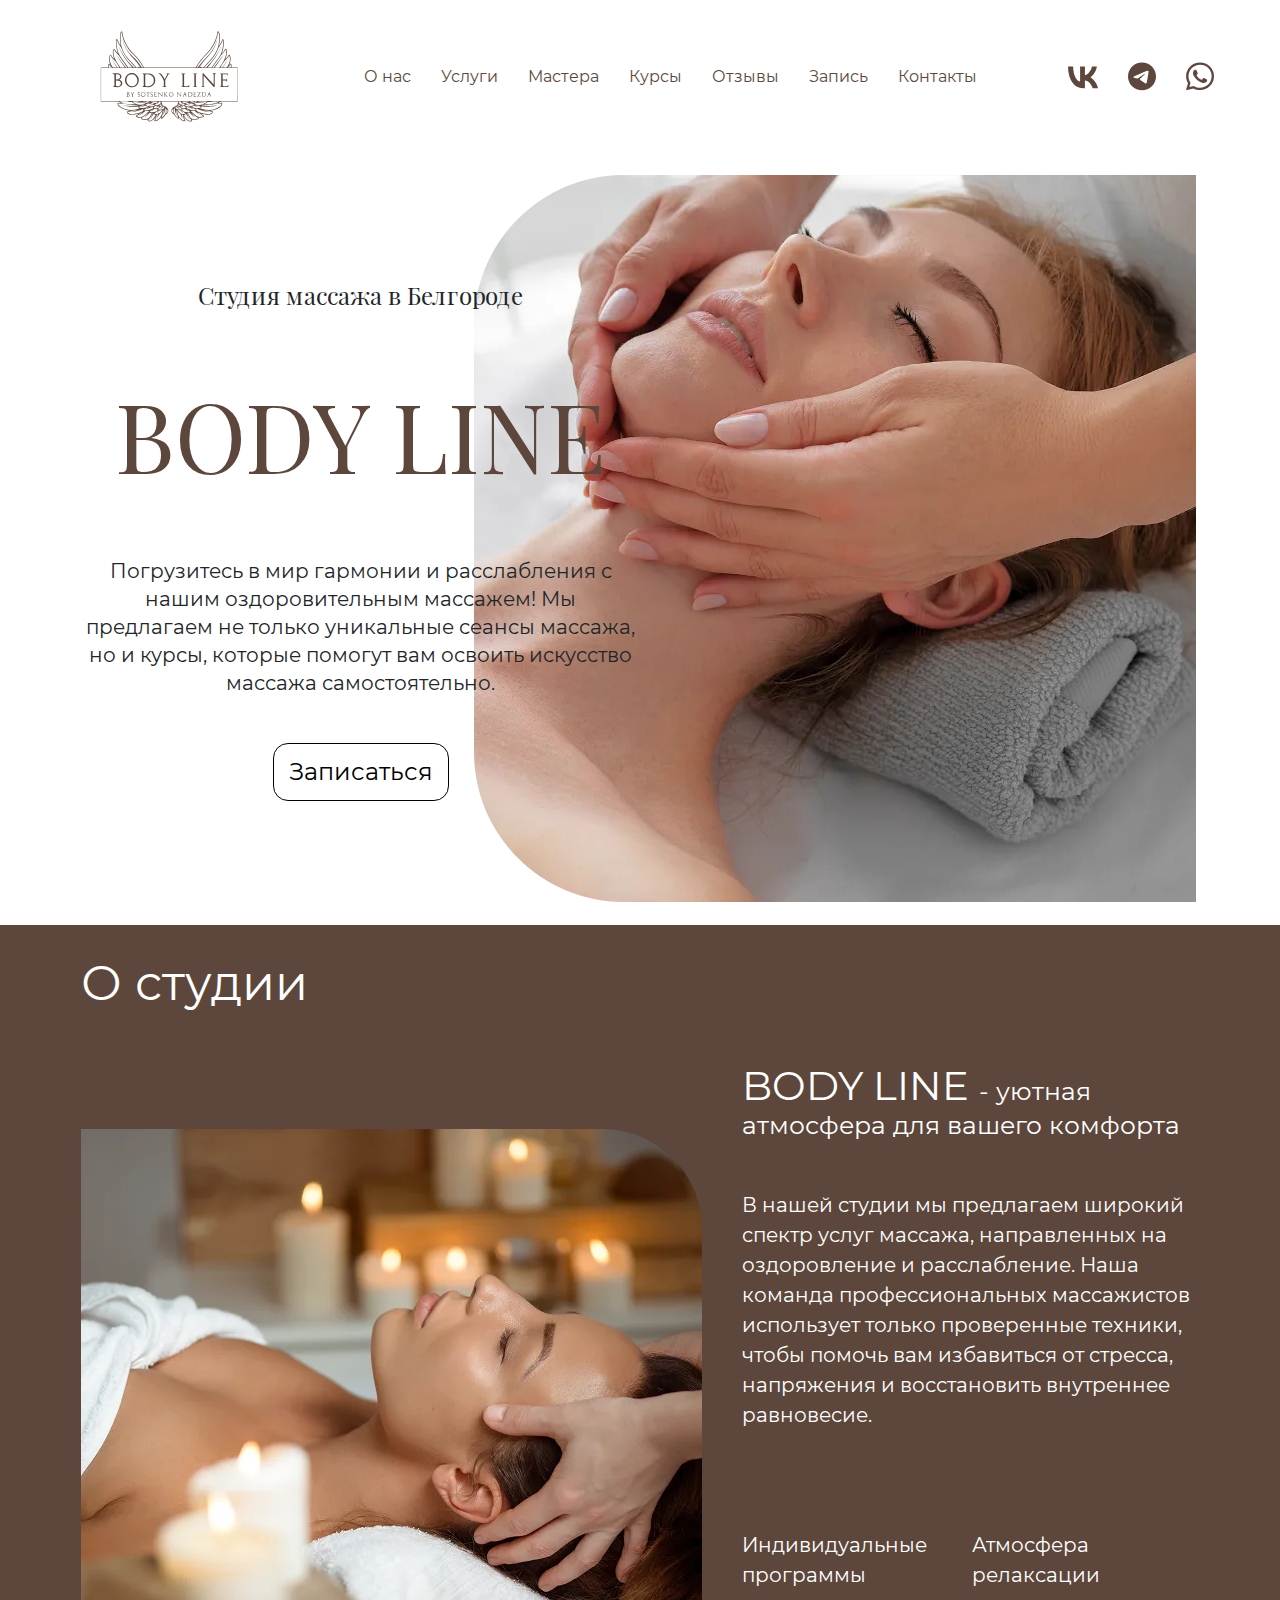
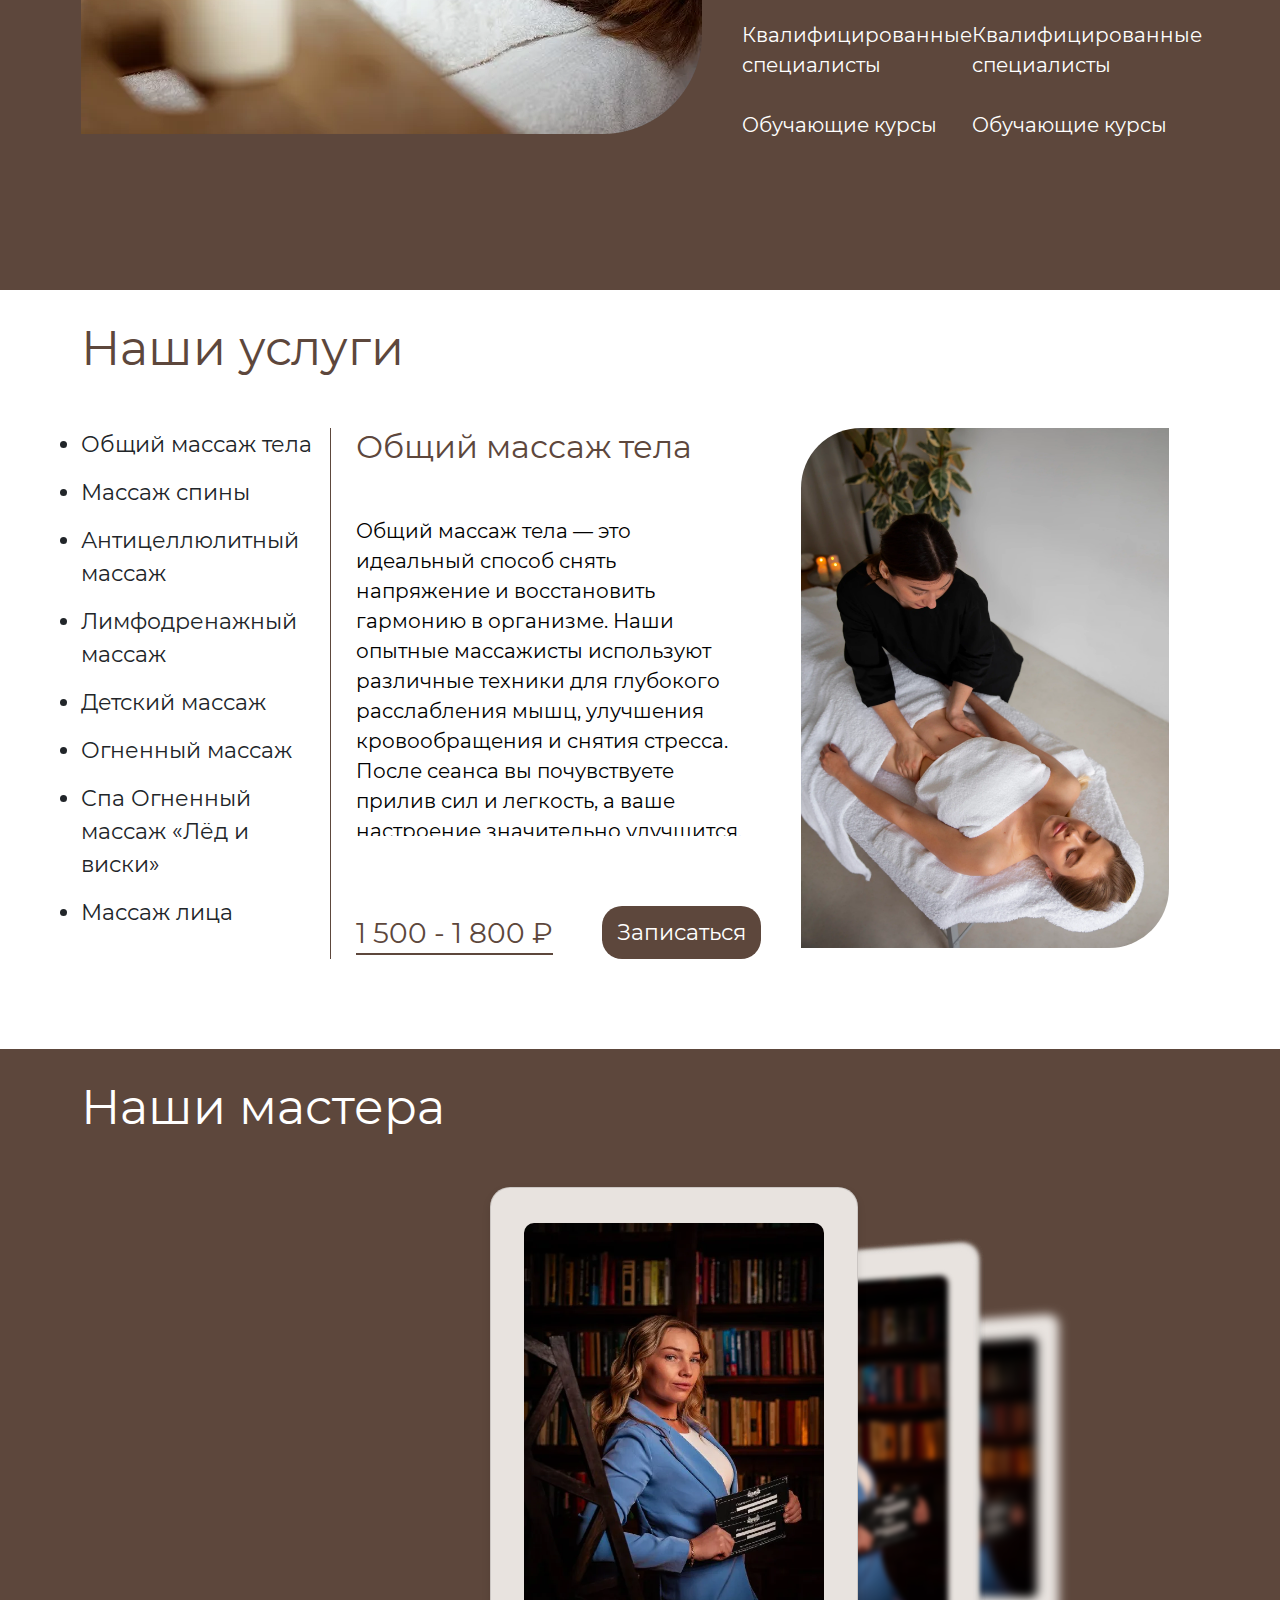
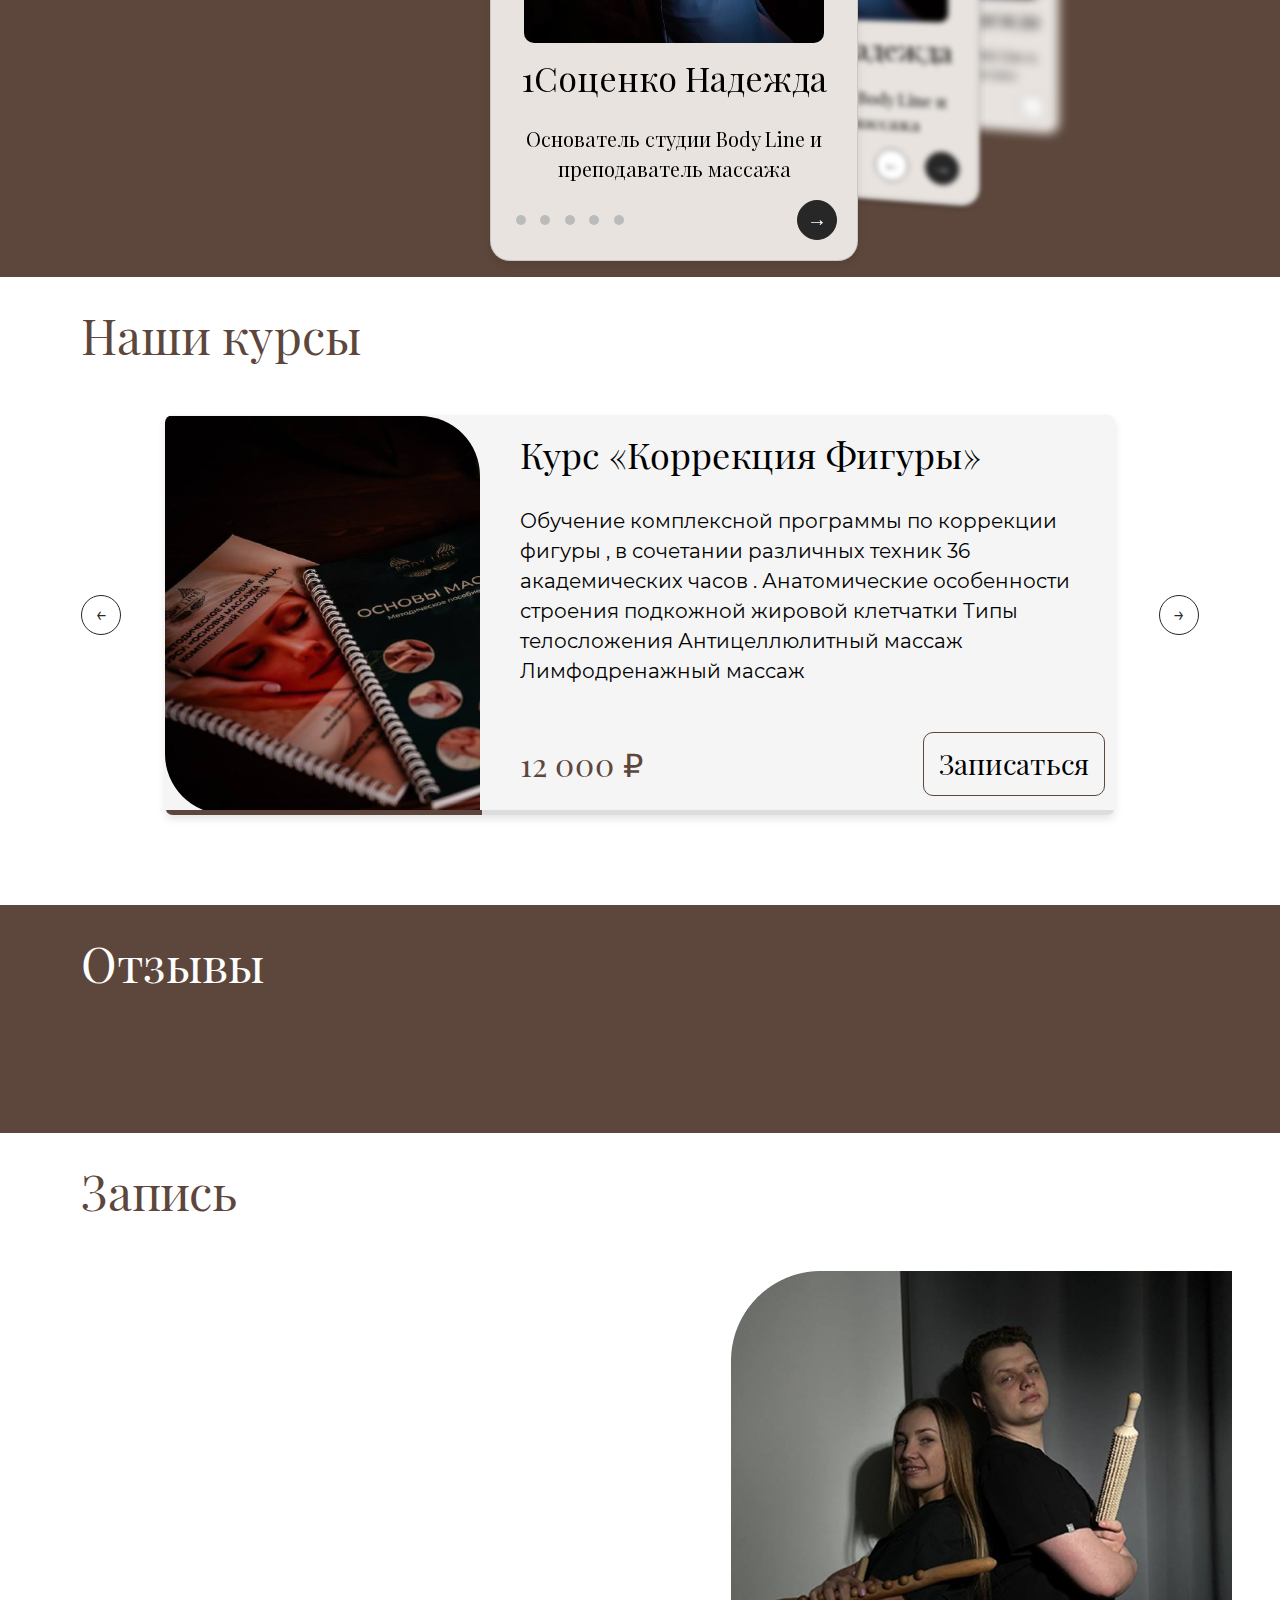
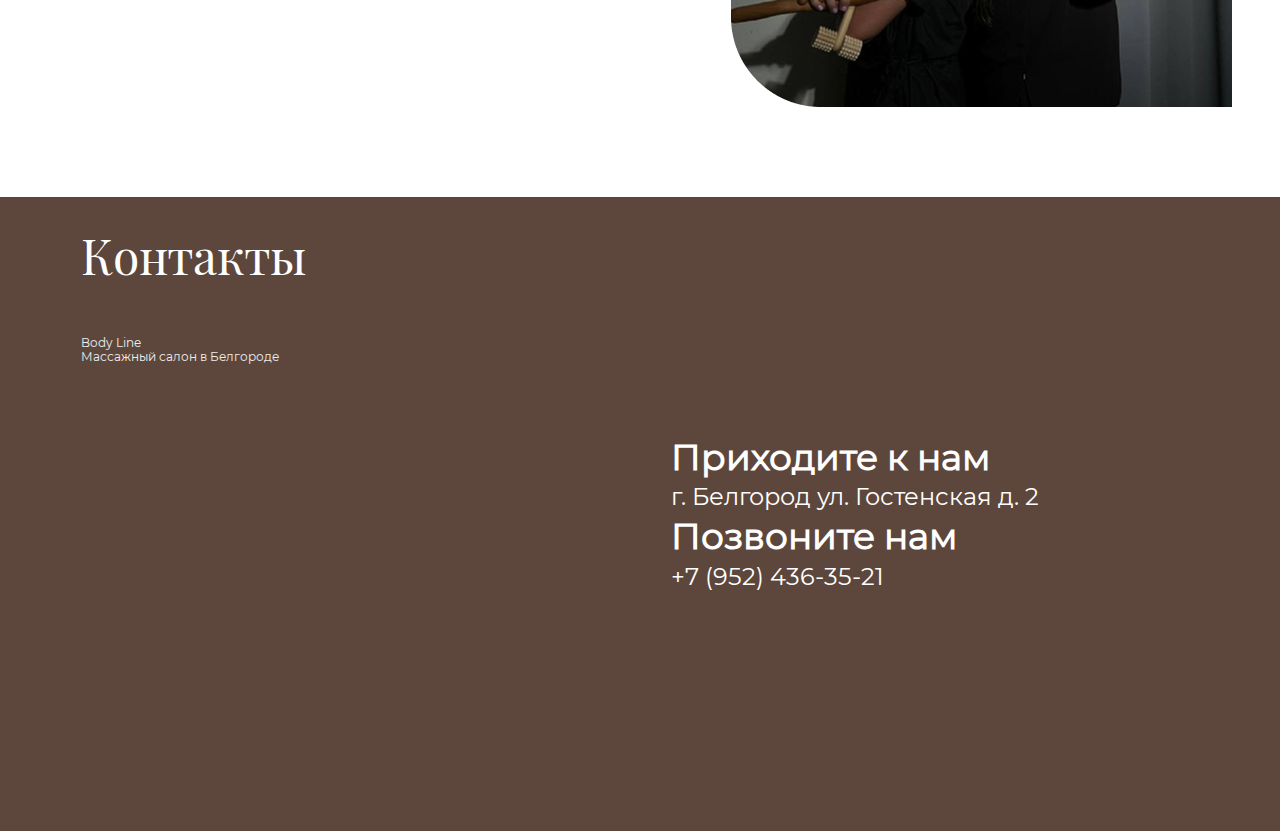
==== commit ec10f455: "contacts1" ====
--- a/index.html
+++ b/index.html
@@ -637,17 +637,72 @@
         </div>
       </section>
 
-      <section class="contacts">
+      <section class="contacts section-offset">
         <div class="container">
-          <h2 class="contacts-title">
-            Контакты
-          </h2>
+          <h2 class="contacts-title">Контакты</h2>
           <div class="contacts-wrapper">
             <div class="contacts-left">
-
+              <div style="position: relative; overflow: hidden">
+                <a
+                  href="https://yandex.ru/maps/org/body_line/58610724119/?utm_medium=mapframe&utm_source=maps"
+                  style="
+                    color: #eee;
+                    font-size: 12px;
+                    position: absolute;
+                    top: 0px;
+                  "
+                  >Body Line</a
+                ><a
+                  href="https://yandex.ru/maps/4/belgorod/category/massage_salon/184106074/?utm_medium=mapframe&utm_source=maps"
+                  style="
+                    color: #eee;
+                    font-size: 12px;
+                    position: absolute;
+                    top: 14px;
+                  "
+                  >Массажный салон в Белгороде</a
+                ><iframe
+                  src="https://yandex.ru/map-widget/v1/?ll=36.572122%2C50.593990&mode=search&oid=58610724119&ol=biz&z=14"
+                  width="560"
+                  height="400"
+                  frameborder="0"
+                  allowfullscreen="true"
+                  style="position: relative"
+                ></iframe>
+              </div>
             </div>
             <div class="contacts-right">
-              
+              <address>
+                <div class="contacts-item">
+                  <h3 class="contacts-item-title">Приходите к нам</h3>
+                  <a target="_blank" href="https://yandex.ru/maps/-/CHeDZ07x" class="contacts-item-link">
+                    г. Белгород ул. Гостенская д. 2
+                  </a>
+                </div>
+                <div class="contacts-item">
+                  <h3 class="contacts-item-title">Позвоните нам</h3>
+                  <a href="tel:79524363521" class="contacts-item-link">
+                    +7 (952) 436-35-21
+                  </a>
+                </div>
+                <ul class="social-list">
+                  <li class="social-list-item">
+                    <a href="" class="social-link">
+                      <img src="img/vk.svg" alt="">
+                    </a>
+                  </li>
+                  <li class="social-list-item">
+                    <a href="" class="social-link">
+                      <img src="img/tg.svg" alt="">
+                    </a>
+                  </li>
+                  <li class="social-list-item">
+                    <a href="" class="social-link">
+                      <img src="img/whatsapp.svg" alt="">
+                    </a>
+                  </li>
+                </ul>
+              </address>
             </div>
           </div>
         </div>
--- a/css/style.css
+++ b/css/style.css
@@ -794,4 +794,47 @@
 .feedback-wrapper {
   display: flex;
   align-items: flex-end;
+}
+
+/* contacts */
+
+.contacts {
+  background: #5d473c;
+}
+
+.contacts-title {
+  font-family: var(--font-family);
+  font-weight: 400;
+  font-size: 48px;
+  color: #fff;
+  margin-bottom: 50px;
+}
+
+.contacts-wrapper {
+  display: flex;
+  align-items: center;
+}
+
+.contacts-left {
+  margin-right: 30px;
+}
+
+.contacts-right {
+  display: flex;
+  flex-direction: column;
+  justify-content: space-between;
+}
+
+.contacts-item-title {
+  font-family: var(--second-family);
+  font-weight: 700;
+  font-size: 36px;
+  color: #fff;
+}
+
+.contacts-item-link {
+  font-family: var(--second-family);
+font-weight: 400;
+font-size: 24px;
+color: #fff;
 }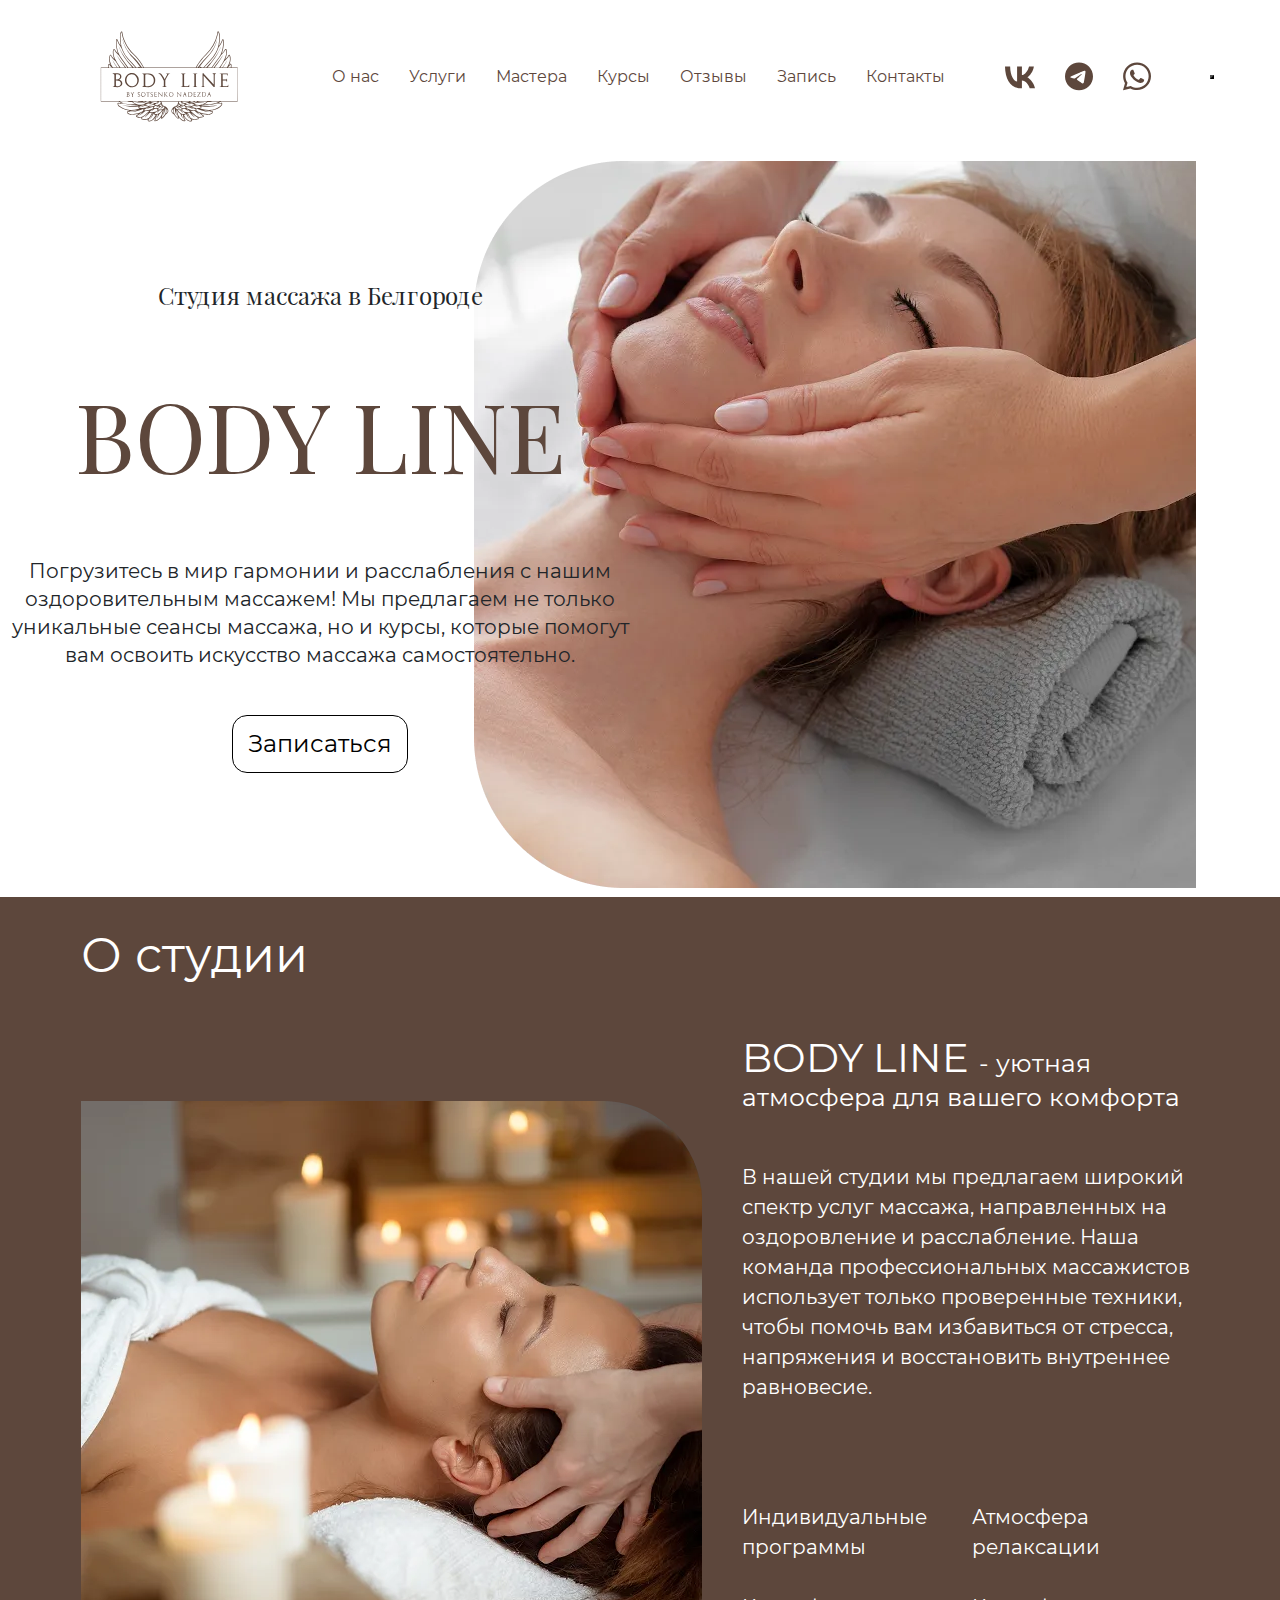
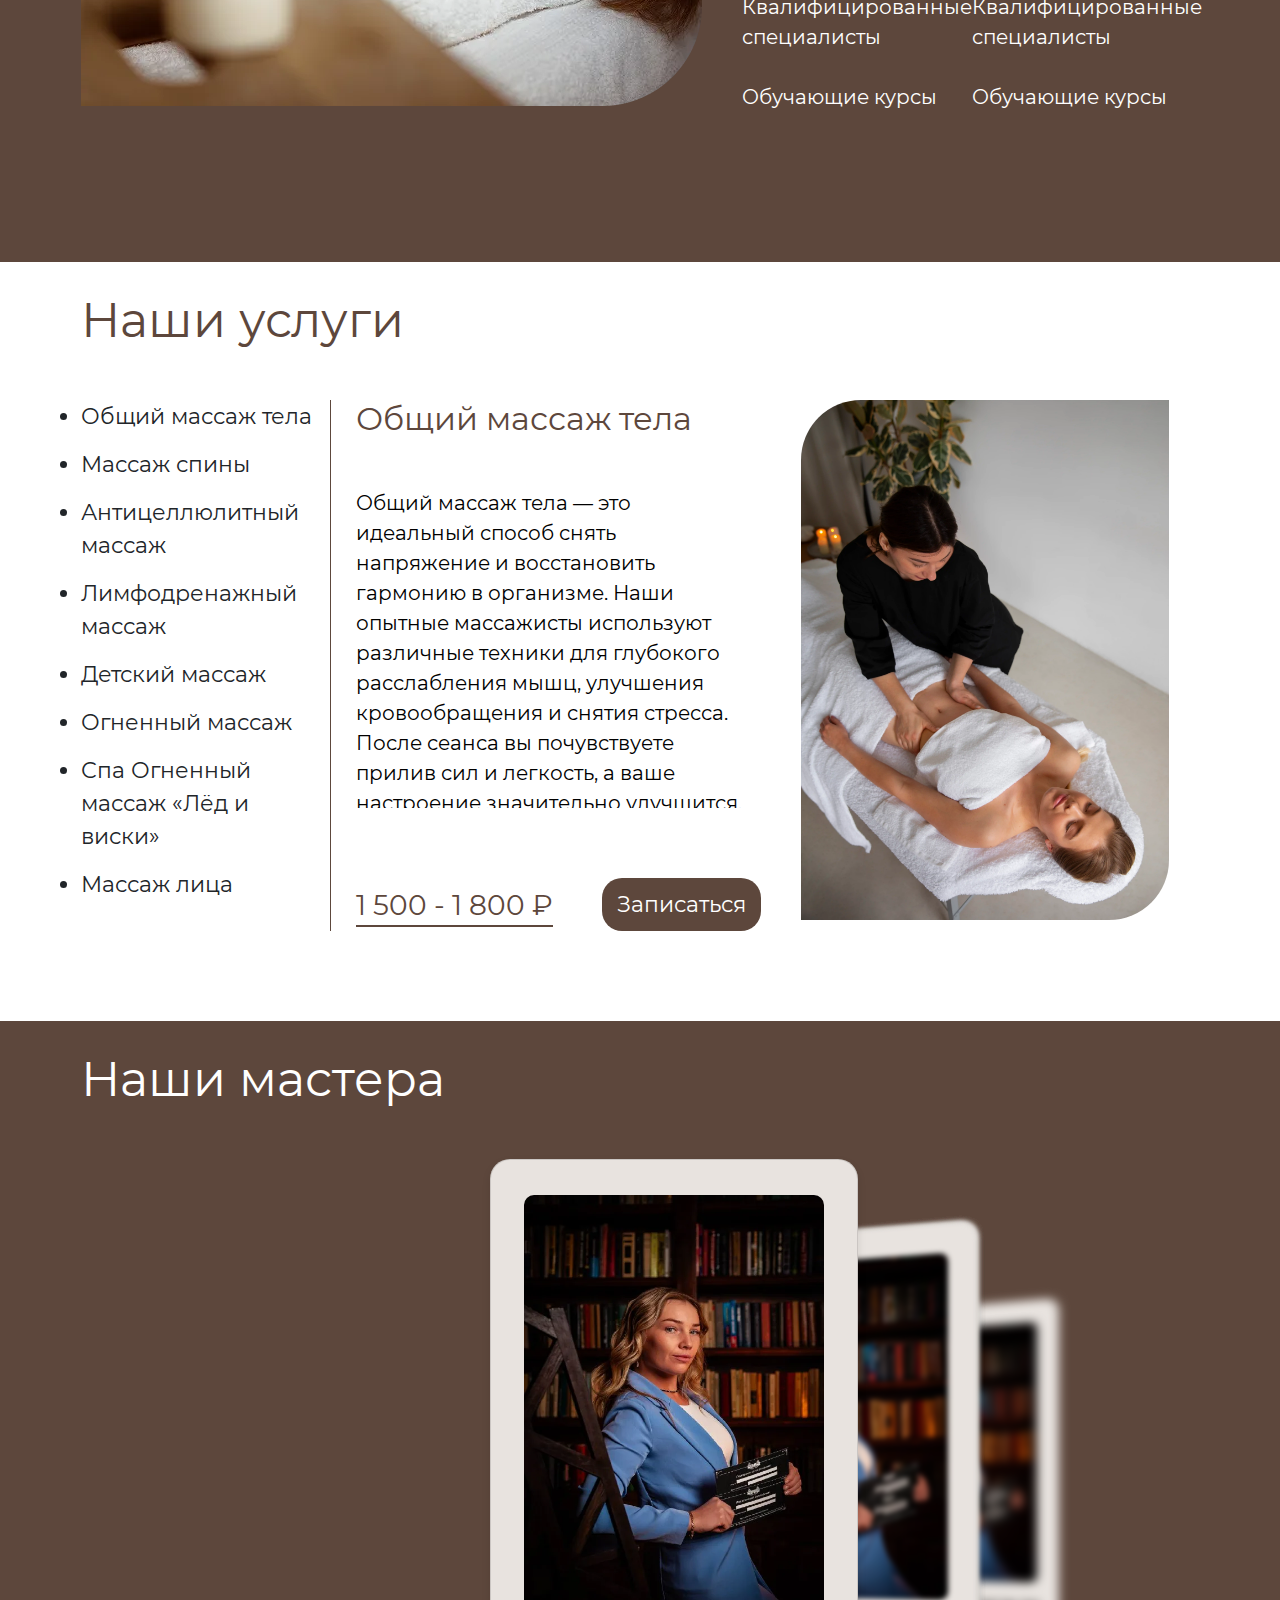
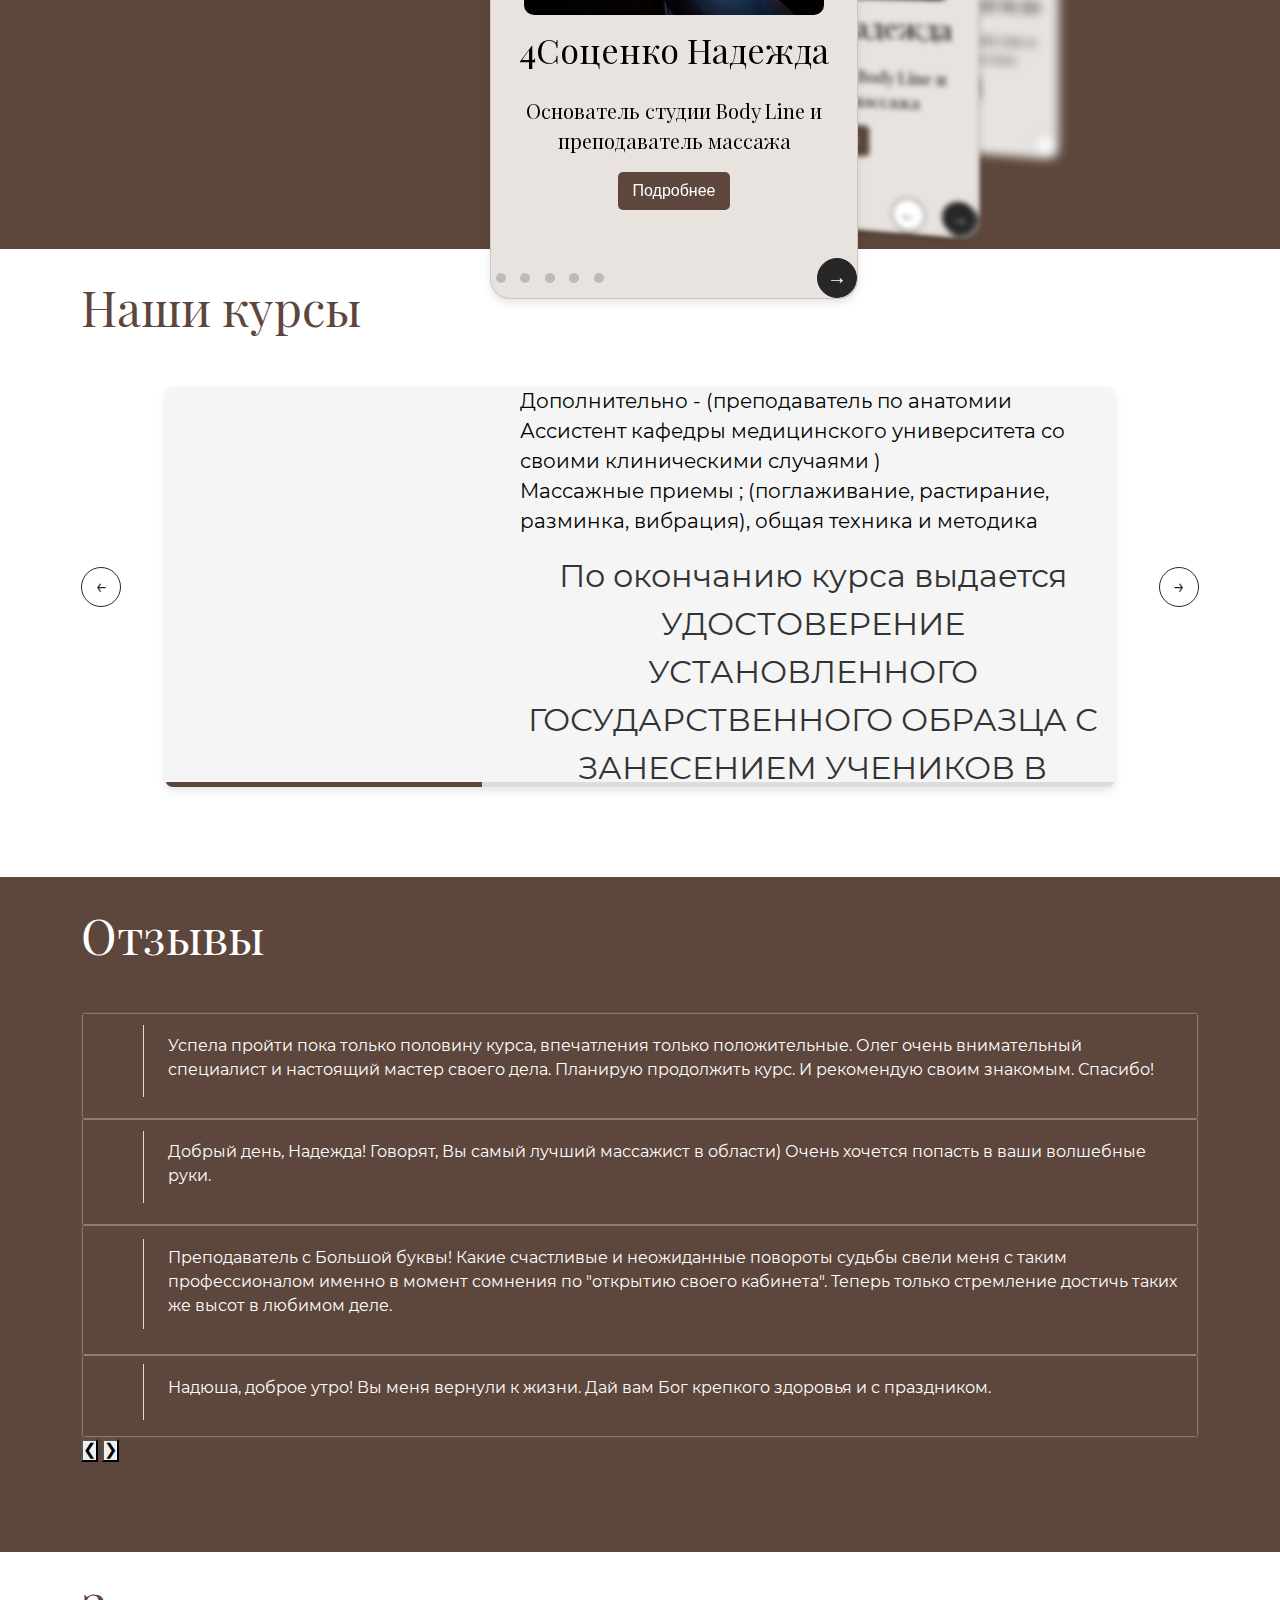
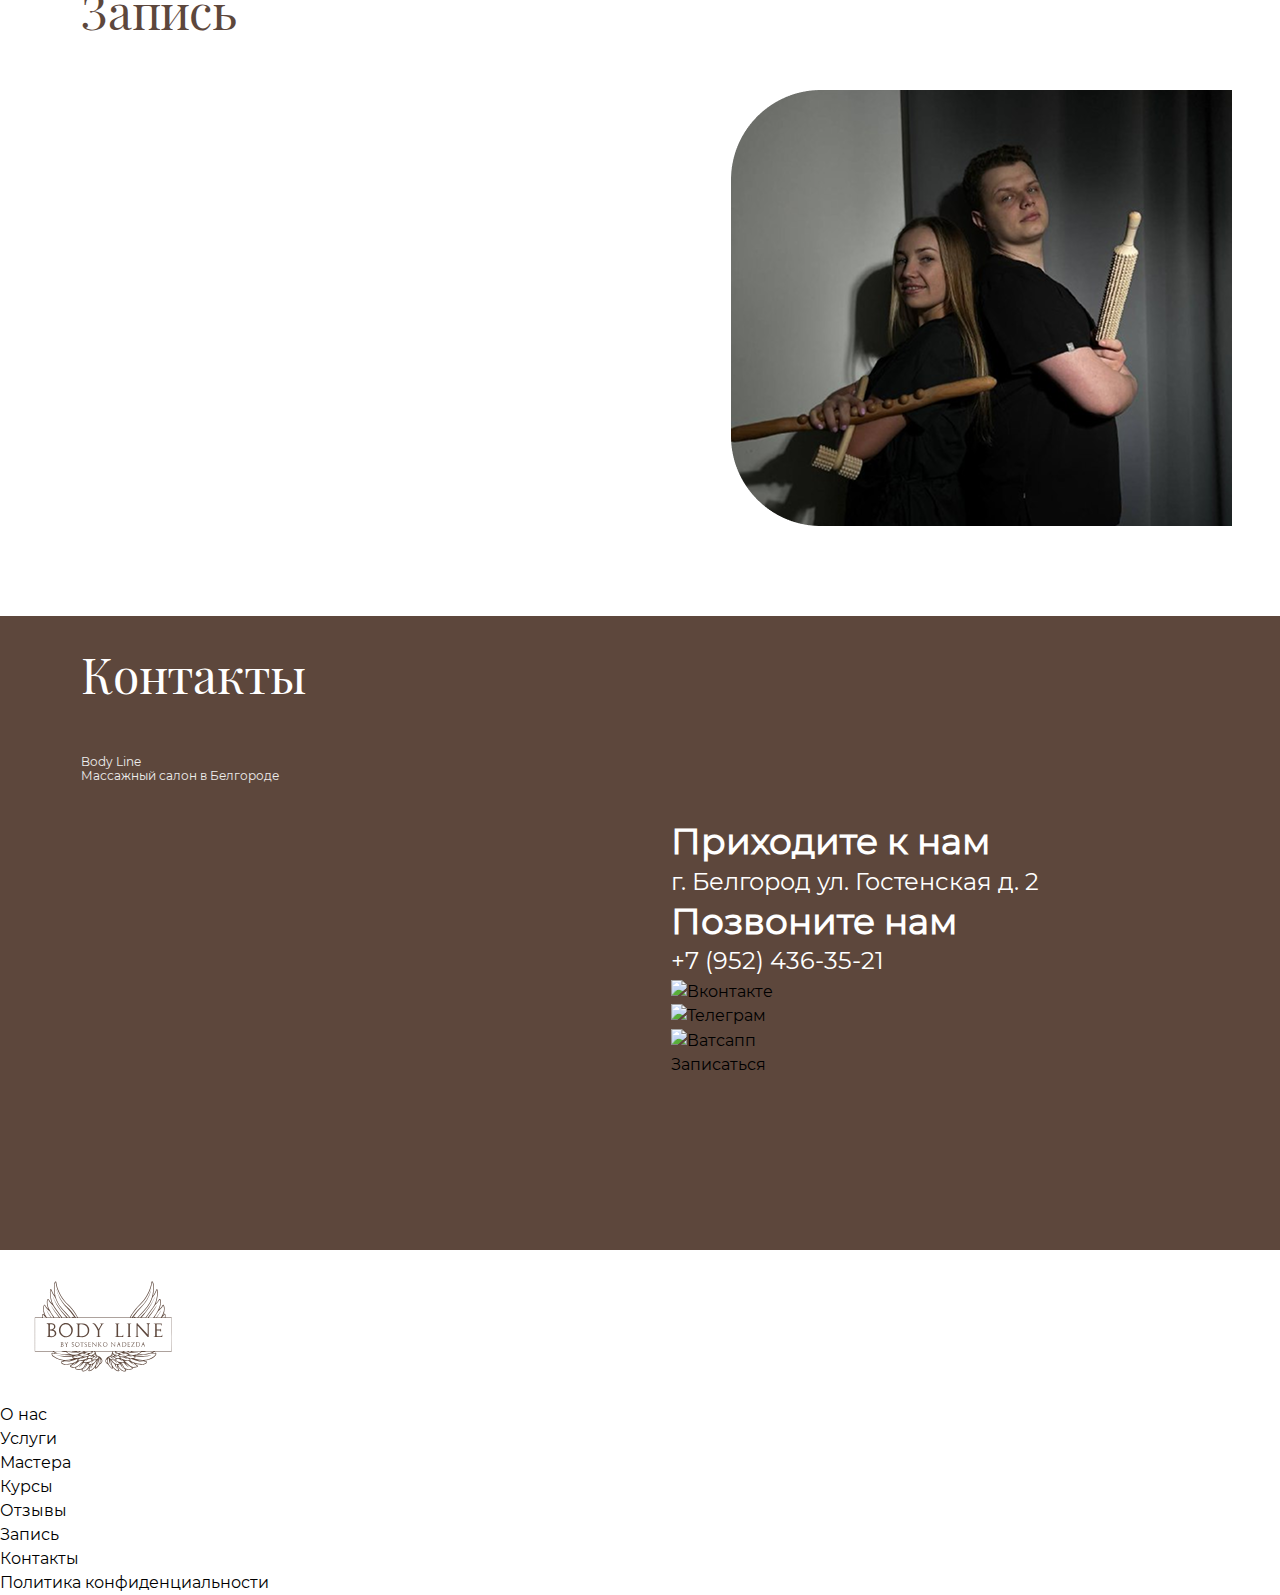
==== commit ce2e7ce7: "Add files via upload" ====
--- a/index.html
+++ b/index.html
@@ -30,61 +30,164 @@
     />
     <link rel="stylesheet" href="css/style.css" />
     <link rel="stylesheet" href="css/normalize.css" />
+    <link rel="stylesheet" href="css/media.css">
   </head>
+  <style>
+    /* Стили из вашего кода */
+    .flip-button {
+        background-color: #5d473c;
+        color: white;
+        border: none;
+        border-radius: 5px;
+        padding: 10px 15px;
+        cursor: pointer;
+    }
+    
+    .flip-button:hover {
+        background-color: #4b3b31;
+    }
+    
+    .additional-info {
+        margin-top: 15px;
+    }
+  
+    .card {
+    width: 368px;
+    height: 740px; /* Добавьте высоту для карточки */
+    border-radius: 20px;
+    overflow: hidden;
+    background: #e8e3df;
+    box-shadow: 0 4px 8px rgba(0, 0, 0, 0.1);
+    perspective: 1000px; /* Для 3D эффекта */
+  }
+  
+  .card-inner {
+    width: 100%;
+    height: 100%;
+    transition: transform 0.8s;
+    transform-style: preserve-3d; /* Важно для 3D эффекта */
+    position: relative;
+  }
+  
+  .card.flipped .card-inner {
+    transform: rotateY(180deg);
+  }
+  
+  .card-front,
+  .card-back {
+    position: absolute;
+    width: 100%;
+    height: 100%;
+    backface-visibility: hidden; /* Скрывает заднюю сторону */
+    display: flex;
+    flex-direction: column;
+  }
+  
+  .card-back {
+    transform: rotateY(180deg); /* Поворачивает заднюю сторону */
+  }
+  
+  .flip-button {
+    background-color: #5d473c;
+    color: white;
+    border: none;
+    border-radius: 5px;
+    padding: 10px 15px;
+    cursor: pointer;
+  }
+  
+  .flip-button:hover {
+    background-color: #4b3b31;
+  }
+  
+  .card-content {
+      padding: 20px;
+      min-height: 220px;
+      display: flex; /* Изменено на flex */
+      flex-direction: column; /* Добавлено для вертикального выравнивания */
+      justify-content: flex-start; /* Выравниваем контент по верхнему краю */
+      align-items: center; /* Центрируем элементы по горизонтали */
+      box-sizing: border-box; /* Предотвращает увеличение размера из-за padding */
+  }
+    </style>
+    <script>
+  function flipCard(button) {
+    const card = button.closest('.card');
+    card.classList.toggle('flipped');
+  }
+  
+      </script>
   <body>
     <header class="header">
       <div class="header-container">
-        <a href="" class="header-logo">
+        <a href="#" class="header-logo">
           <img src="img/logo.svg" alt="Логотип" />
         </a>
         <nav class="header-nav">
           <ul class="header-list">
             <li class="header-list-item">
-              <a href="" class="header-link"> О нас </a>
+              <a href="#about" class="header-link"> О нас </a>
             </li>
             <li class="header-list-item">
-              <a href="" class="header-link"> Услуги </a>
+              <a href="#services" class="header-link"> Услуги </a>
             </li>
             <li class="header-list-item">
-              <a href="" class="header-link"> Мастера </a>
+              <a href="#masters" class="header-link"> Мастера </a>
             </li>
             <li class="header-list-item">
-              <a href="" class="header-link"> Курсы </a>
+              <a href="#courses" class="header-link"> Курсы </a>
             </li>
             <li class="header-list-item">
-              <a href="" class="header-link"> Отзывы </a>
+              <a href="#reviews" class="header-link"> Отзывы </a>
             </li>
             <li class="header-list-item">
-              <a href="" class="header-link"> Запись </a>
+              <a href="#feedback" class="header-link"> Запись </a>
             </li>
             <li class="header-list-item">
-              <a href="" class="header-link"> Контакты </a>
+              <a href="#contacts" class="header-link"> Контакты </a>
             </li>
           </ul>
         </nav>
         <ul class="social-list">
           <li class="social-list-item">
-            <a href="" class="social-link">
+            <a
+              target="_blank"
+              href="https://vk.com/public200574096"
+              class="social-link"
+            >
               <img src="img/vk.svg" alt="Вконтакте" />
             </a>
           </li>
           <li class="social-list-item">
-            <a href="" class="social-link">
+            <a
+              target="_blank"
+              href="http://t.me/bodylinebysotsenkonadezda"
+              class="social-link"
+            >
               <img src="img/tg.svg" alt="Телеграм" />
             </a>
           </li>
           <li class="social-list-item">
-            <a href="" class="social-link">
+            <a
+              target="_blank"
+              href="https://wa.me/+79524363521"
+              class="social-link"
+            >
               <img src="img/whatsapp.svg" alt="Ватсапп" />
             </a>
           </li>
         </ul>
+        <button id="js_menu_button" class="menu_button">
+          <span class="menu_button_line top"></span>
+          <span class="menu_button_line mid"></span>
+          <span class="menu_button_line botm"></span>
+        </button>
       </div>
     </header>
 
     <main class="main">
       <section class="hero">
-        <div class="container">
+        <div class="hero-container">
           <div class="hero-content">
             <strong class="hero-text"> Студия массажа в Белгороде </strong>
             <h1 class="hero-title">BODY LINE</h1>
@@ -94,12 +197,12 @@
               курсы, которые помогут вам освоить искусство массажа
               самостоятельно.
             </p>
-            <a href="" class="hero-btn"> Записаться </a>
+            <a href="#feedback" class="hero-btn"> Записаться </a>
           </div>
         </div>
       </section>
 
-      <section class="about section-offset">
+      <section id="about" class="about section-offset">
         <div class="container">
           <h2 class="about-title">О студии</h2>
           <div class="about-wrapper">
@@ -131,7 +234,7 @@
         </div>
       </section>
 
-      <section class="services section-offset">
+      <section id="services" class="services section-offset">
         <div class="container">
           <h2 class="services-title">Наши услуги</h2>
           <div class="services-wrapper">
@@ -178,7 +281,7 @@
                 </p>
                 <div class="services-card-wrapper">
                   <strong class="services-card-price"> 1 500 - 1 800 ₽ </strong>
-                  <a href="" class="services-card-btn"> Записаться </a>
+                  <a href="#feedback" class="services-card-btn"> Записаться </a>
                 </div>
               </div>
               <div class="services-card-right">
@@ -210,7 +313,7 @@
                 </p>
                 <div class="services-card-wrapper">
                   <strong class="services-card-price"> 1 200 ₽ </strong>
-                  <a href="" class="services-card-btn"> Записаться </a>
+                  <a href="#feedack" class="services-card-btn"> Записаться </a>
                 </div>
               </div>
               <div class="services-card-right">
@@ -235,7 +338,7 @@
                 </p>
                 <div class="services-card-wrapper">
                   <strong class="services-card-price"> 1 500 - 1 800 ₽ </strong>
-                  <a href="" class="services-card-btn"> Записаться </a>
+                  <a href="#feedack" class="services-card-btn"> Записаться </a>
                 </div>
               </div>
               <div class="services-card-right">
@@ -267,7 +370,7 @@
                 </p>
                 <div class="services-card-wrapper">
                   <strong class="services-card-price"> 1 500 - 1 800 ₽ </strong>
-                  <a href="" class="services-card-btn"> Записаться </a>
+                  <a href="#feedack" class="services-card-btn"> Записаться </a>
                 </div>
               </div>
               <div class="services-card-right">
@@ -294,7 +397,7 @@
                 </p>
                 <div class="services-card-wrapper">
                   <strong class="services-card-price"> 1 000₽ </strong>
-                  <a href="" class="services-card-btn"> Записаться </a>
+                  <a href="#feedack" class="services-card-btn"> Записаться </a>
                 </div>
               </div>
               <div class="services-card-right">
@@ -309,27 +412,30 @@
         </div>
       </section>
 
-      <section class="masters section-offset">
+      <section id="masters" class="masters section-offset">
         <div class="container">
           <h2 class="masters-title">Наши мастера</h2>
           <div class="contenedor">
-            <div
-              class="card principal"
-              id="card-1"
-              ontouchstart="onTouchStart(event)"
-              ontouchend="onTouchEnd(event)"
-            >
-              <div class="card-image">
-                <img
-                  src="img/5325763501945383045.webp"
-                  alt="Imagen de la escena"
-                />
-              </div>
-              <div class="card-content">
-                <h3 class="masters-card-title">1Соценко Надежда</h3>
-                <p class="masters-card-descr">
-                  Основатель студии Body Line и преподаватель массажа
-                </p>
+            <div class="card principal" id="card-1" ontouchstart="onTouchStart(event)" ontouchend="onTouchEnd(event)">
+              <div class="card-inner">
+                <div class="card-front">
+                    <div class="card-image">
+                        <img src="img/5325763501945383045.webp" alt="Imagen de la escena" />
+                    </div>
+                    <div class="card-content">
+                        <h3 class="masters-card-title">4Соценко Надежда</h3>
+                        <p class="masters-card-descr">Основатель студии Body Line и преподаватель массажа</p>
+                        <button onclick="flipCard(this)" class="flip-button flip-front">Подробнее</button>
+                    </div>
+                </div>
+                <div class="card-back">
+                    <div class="card-content">
+                        <h3 class="masters-card-title">Дополнительная информация</h3>
+                        <p class="masters-card-descr">Здесь находится подробная информация о мастере.</p>
+                        <button onclick="flipCard(this)" class="flip-button flip-back">Назад</button>
+                    </div>
+                </div>
+            </div>
                 <div class="card-navigation">
                   <div>
                     <span class="dot active-dot"></span>
@@ -345,29 +451,31 @@
                   </div>
                 </div>
               </div>
-            </div>
-            <div
-              class="card siguiente"
-              id="card-2"
-              ontouchstart="onTouchStart(event)"
-              ontouchend="onTouchEnd(event)"
-            >
-              <div class="card-image">
-                <img
-                  src="img/5325763501945383045.webp"
-                  alt="Imagen de la escena"
-                />
-              </div>
-              <div class="card-content">
-                <h3 class="masters-card-title">2Соценко Надежда</h3>
-                <p class="masters-card-descr">
-                  Основатель студии Body Line и преподаватель массажа
-                </p>
+            <div class="card siguiente" id="card-2" ontouchstart="onTouchStart(event)" ontouchend="onTouchEnd(event)">
+              <div class="card-inner">
+                <div class="card-front">
+                    <div class="card-image">
+                        <img src="img/5325763501945383045.webp" alt="Imagen de la escena" />
+                    </div>
+                    <div class="card-content">
+                        <h3 class="masters-card-title">4Соценко Надежда</h3>
+                        <p class="masters-card-descr">Основатель студии Body Line и преподаватель массажа</p>
+                        <button onclick="flipCard(this)" class="flip-button flip-front">Подробнее</button>
+                    </div>
+                </div>
+                <div class="card-back">
+                    <div class="card-content">
+                        <h3 class="masters-card-title">Дополнительная информация</h3>
+                        <p class="masters-card-descr">Здесь находится подробная информация о мастере.</p>
+                        <button onclick="flipCard(this)" class="flip-button flip-back">Назад</button>
+                    </div>
+                </div>
+            </div>
                 <div class="card-navigation">
                   <div>
                     <span class="dot"></span>
                     <span class="dot active-dot"></span>
-
+  
                     <span class="dot"></span>
                     <span class="dot"></span>
                     <span class="dot"></span>
@@ -382,24 +490,26 @@
                   </div>
                 </div>
               </div>
-            </div>
-            <div
-              class="card siguiente"
-              id="card-3"
-              ontouchstart="onTouchStart(event)"
-              ontouchend="onTouchEnd(event)"
-            >
-              <div class="card-image">
-                <img
-                  src="img/5325763501945383045.webp"
-                  alt="Imagen de la escena"
-                />
-              </div>
-              <div class="card-content">
-                <h3 class="masters-card-title">3Соценко Надежда</h3>
-                <p class="masters-card-descr">
-                  Основатель студии Body Line и преподаватель массажа
-                </p>
+            <div class="card siguiente" id="card-3" ontouchstart="onTouchStart(event)" ontouchend="onTouchEnd(event)">
+              <div class="card-inner">
+                <div class="card-front">
+                    <div class="card-image">
+                        <img src="img/5325763501945383045.webp" alt="Imagen de la escena" />
+                    </div>
+                    <div class="card-content">
+                        <h3 class="masters-card-title">4Соценко Надежда</h3>
+                        <p class="masters-card-descr">Основатель студии Body Line и преподаватель массажа</p>
+                        <button onclick="flipCard(this)" class="flip-button flip-front">Подробнее</button>
+                    </div>
+                </div>
+                <div class="card-back">
+                    <div class="card-content">
+                        <h3 class="masters-card-title">Дополнительная информация</h3>
+                        <p class="masters-card-descr">Здесь находится подробная информация о мастере.</p>
+                        <button onclick="flipCard(this)" class="flip-button flip-back">Назад</button>
+                    </div>
+                </div>
+            </div>
                 <div class="card-navigation">
                   <div>
                     <span class="dot"></span>
@@ -418,31 +528,33 @@
                   </div>
                 </div>
               </div>
-            </div>
-            <div
-              class="card siguiente"
-              id="card-4"
-              ontouchstart="onTouchStart(event)"
-              ontouchend="onTouchEnd(event)"
-            >
-              <div class="card-image">
-                <img
-                  src="img/5325763501945383045.webp"
-                  alt="Imagen de la escena"
-                />
-              </div>
-              <div class="card-content">
-                <h3 class="masters-card-title">4Соценко Надежда</h3>
-                <p class="masters-card-descr">
-                  Основатель студии Body Line и преподаватель массажа
-                </p>
+            <div class="card siguiente" id="card-4" ontouchstart="onTouchStart(event)" ontouchend="onTouchEnd(event)">
+              <div class="card-inner">
+                <div class="card-front">
+                    <div class="card-image">
+                        <img src="img/5325763501945383045.webp" alt="Imagen de la escena" />
+                    </div>
+                    <div class="card-content">
+                        <h3 class="masters-card-title">4Соценко Надежда</h3>
+                        <p class="masters-card-descr">Основатель студии Body Line и преподаватель массажа</p>
+                        <button onclick="flipCard(this)" class="flip-button flip-front">Подробнее</button>
+                    </div>
+                </div>
+                <div class="card-back">
+                    <div class="card-content">
+                        <h3 class="masters-card-title">Дополнительная информация</h3>
+                        <p class="masters-card-descr">Здесь находится подробная информация о мастере.</p>
+                        <button onclick="flipCard(this)" class="flip-button flip-back">Назад</button>
+                    </div>
+                </div>
+            </div>
                 <div class="card-navigation">
                   <div>
                     <span class="dot"></span>
                     <span class="dot"></span>
                     <span class="dot"></span>
                     <span class="dot active-dot"></span>
-
+  
                     <span class="dot"></span>
                   </div>
                   <div class="buttons">
@@ -455,30 +567,32 @@
                   </div>
                 </div>
               </div>
-            </div>
-            <div
-              class="card siguiente2"
-              id="card-5"
-              ontouchstart="onTouchStart(event)"
-              ontouchend="onTouchEnd(event)"
-            >
-              <div class="card-image">
-                <img
-                  src="img/5325763501945383045.webp"
-                  alt="Imagen de la escena"
-                />
-              </div>
-              <div class="card-content">
-                <h3 class="masters-card-title">5Соценко Надежда</h3>
-                <p class="masters-card-descr">
-                  Основатель студии Body Line и преподаватель массажа
-                </p>
+            <div class="card siguiente2" id="card-5" ontouchstart="onTouchStart(event)" ontouchend="onTouchEnd(event)">
+              <div class="card-inner">
+                <div class="card-front">
+                    <div class="card-image">
+                        <img src="img/5325763501945383045.webp" alt="Imagen de la escena" />
+                    </div>
+                    <div class="card-content">
+                        <h3 class="masters-card-title">4Соценко Надежда</h3>
+                        <p class="masters-card-descr">Основатель студии Body Line и преподаватель массажа</p>
+                        <button onclick="flipCard(this)" class="flip-button flip-front">Подробнее</button>
+                    </div>
+                </div>
+                <div class="card-back">
+                    <div class="card-content">
+                        <h3 class="masters-card-title">Дополнительная информация</h3>
+                        <p class="masters-card-descr">Здесь находится подробная информация о мастере.</p>
+                        <button onclick="flipCard(this)" class="flip-button flip-back">Назад</button>
+                    </div>
+                </div>
+            </div>
                 <div class="card-navigation">
                   <div>
                     <span class="dot"></span>
                     <span class="dot"></span>
                     <span class="dot"></span>
-
+  
                     <span class="dot"></span>
                     <span class="dot active-dot"></span>
                   </div>
@@ -493,8 +607,9 @@
           </div>
         </div>
       </section>
-
-      <section class="courses section-offset">
+  
+
+      <section id="courses" class="courses section-offset">
         <div class="container">
           <h2 class="courses-title">Наши курсы</h2>
           <div class="courses-wrapper">
@@ -503,20 +618,35 @@
               <div class="slide active">
                 <div class="slide-content">
                   <div class="slide-left">
-                    <img width="600" src="img/course-1.jpg" alt="" />
+                    <!-- <img src="img/course-1.jpg" alt="" /> -->
                   </div>
                   <div class="slide-right">
-                    <h3 class="slide-right-title">Курс «Коррекция Фигуры»</h3>
+                    <h3 class="slide-right-title">Курс «Основы массажа»</h3>
                     <p class="slide-right-descr">
-                      Обучение комплексной программы по коррекции фигуры , в
-                      сочетании различных техник 36 академических часов .
-                      Анатомические особенности строения подкожной жировой
-                      клетчатки Типы телосложения Антицеллюлитный массаж
-                      Лимфодренажный массаж
+                      Показания и противопоказания . <br />
+                      Асептика и антисептика <br />
+                      Дополнительно - (преподаватель по анатомии Ассистент
+                      кафедры медицинского университета со своими клиническими
+                      случаями ) <br />
+                      Массажные приемы ; (поглаживание, растирание, разминка,
+                      вибрация), общая техника и методика выполнения.<br />
+                      Постановка руки, эргономика массажиста и модели .<br />
+                      Массаж общий и отдельных частей тела (спины, грудной
+                      клетки, нижних и верхних конечностей, воротниковой зоны,
+                      волосистой части головы).<br />
+                      План проведения, разбор характерных ошибок.<br />
+                      Классический массаж на все зоны тела : руки, ноги, спина,
+                      шея, голова.<br />
+                      Дополнительные инструментальные способы воздействия и
+                      расширение предоставляемых услуг
+                    </p>
+                    <p class="slide-right-text">
+                      По окончанию курса выдается УДОСТОВЕРЕНИЕ УСТАНОВЛЕННОГО
+                      ГОСУДАРСТВЕННОГО ОБРАЗЦА С ЗАНЕСЕНИЕМ УЧЕНИКОВ В РЕЕСТР.
                     </p>
                     <div class="slide-wrapper">
-                      <strong class="slide-right-price"> 12 000 ₽ </strong>
-                      <a href="#" class="slide-right-btn">Записаться</a>
+                      <strong class="slide-right-price"> 35 000 ₽ </strong>
+                      <a href="#feedack" class="slide-right-btn">Записаться</a>
                     </div>
                   </div>
                 </div>
@@ -524,20 +654,38 @@
               <div class="slide">
                 <div class="slide-content">
                   <div class="slide-left">
-                    <img width="600" src="img/course-1.jpg" alt="" />
+                    <img src="img/course-1.jpg" alt="" />
                   </div>
                   <div class="slide-right">
-                    <h3 class="slide-right-title">Курс «Коррекция Фигуры»</h3>
+                    <h3 class="slide-right-title">
+                      Курс по антицеллюлитному массажу
+                    </h3>
                     <p class="slide-right-descr">
-                      Обучение комплексной программы по коррекции фигуры , в
+                      Обучение комплексной программы по коррекции фигуры, в
                       сочетании различных техник 36 академических часов .
                       Анатомические особенности строения подкожной жировой
-                      клетчатки Типы телосложения Антицеллюлитный массаж
-                      Лимфодренажный массаж
+                      клетчатки <br />
+                      Типы телосложения <br />
+                      Дополнительно ( преподаватель -клинический нутрициолог с
+                      медицинским образованием ) Лекции о основах питания,
+                      работе ЖКТ, витаминизация организма, рекомендации по
+                      питанию Техника выполнения различных видов и техник
+                      массажа <br />
+                      Антицеллюлитный массаж <br />
+                      Лимфодренажный массаж <br />
+                      Фитнесс - моделирующий массаж <br />
+                      Обертывания, индивидуальное составление протоколов, разбор
+                      косметических средств по уходу за телом . <br />
+                      Постановка руки мастера, эргономика массажиста и модели.
+                      <br />
+                    </p>
+                    <p class="slide-right-text">
+                      По окончанию курса выдается УДОСТОВЕРЕНИЕ УСТАНОВЛЕННОГО
+                      ГОСУДАРСТВЕННОГО ОБРАЗЦА С ЗАНЕСЕНИЕМ УЧЕНИКОВ В РЕЕСТР.
                     </p>
                     <div class="slide-wrapper">
-                      <strong class="slide-right-price"> 12 000 ₽ </strong>
-                      <a href="#" class="slide-right-btn">Записаться</a>
+                      <strong class="slide-right-price"> 25 000 ₽ </strong>
+                      <a href="#feedack" class="slide-right-btn">Записаться</a>
                     </div>
                   </div>
                 </div>
@@ -545,20 +693,31 @@
               <div class="slide">
                 <div class="slide-content">
                   <div class="slide-left">
-                    <img width="600" src="img/course-1.jpg" alt="" />
+                    <img src="img/course-1.jpg" alt="" />
                   </div>
                   <div class="slide-right">
-                    <h3 class="slide-right-title">Курс «Коррекция Фигуры»</h3>
+                    <h3 class="slide-right-title">
+                      Курс Массаж лица "Anti Age"
+                    </h3>
                     <p class="slide-right-descr">
-                      Обучение комплексной программы по коррекции фигуры , в
-                      сочетании различных техник 36 академических часов .
-                      Анатомические особенности строения подкожной жировой
-                      клетчатки Типы телосложения Антицеллюлитный массаж
-                      Лимфодренажный массаж
+                      Комплексное обучение массажу лица в сочетании нескольких
+                      техник : лимфодренажный массаж, косметический массаж,
+                      нейроседативный массаж, скульптурный массаж, мышечный
+                      массаж<br />
+                      Постановка рук <br />
+                      Асептика и антисептика <br />
+                      Анатомия мышц лица и шеи<br />
+                      Эргономика массажиста и модели во время проведения
+                      процедуры <br />
+                      Индивидуальный подбор протокола работы с клиентом<br />
+                    </p>
+                    <p class="slide-right-text">
+                      По окончанию курса выдается УДОСТОВЕРЕНИЕ УСТАНОВЛЕННОГО
+                      ГОСУДАРСТВЕННОГО ОБРАЗЦА С ЗАНЕСЕНИЕМ УЧЕНИКОВ В РЕЕСТР.
                     </p>
                     <div class="slide-wrapper">
-                      <strong class="slide-right-price"> 12 000 ₽ </strong>
-                      <a href="#" class="slide-right-btn">Записаться</a>
+                      <strong class="slide-right-price"> 20 000 ₽ </strong>
+                      <a href="#feedack" class="slide-right-btn">Записаться</a>
                     </div>
                   </div>
                 </div>
@@ -573,57 +732,54 @@
         </div>
       </section>
 
-      <section class="reviews section-offset">
+      <section id="reviews" class="reviews section-offset">
         <div class="container">
           <h2 class="reviews-title">Отзывы</h2>
-          <div class="row">
-            <div class="col-md-12">
-              <div class="owl-carousel client-testimonial-carousel">
-                <div class="single-testimonial-item">
-                  <p>
-                    Lorem ipsum dolor sit amet, consectetur adipisicing elit.
-                    Eveniet ex labore id beatae molestiae, libero quis eum nam
-                    voluptates quidem.
-                  </p>
-                  <h3>Jane Doe</h3>
-                </div>
-                <div class="single-testimonial-item">
-                  <p>
-                    Lorem ipsum dolor sit amet, consectetur adipisicing elit.
-                    Eveniet ex labore id beatae molestiae, libero quis eum nam
-                    voluptates quidem.
-                  </p>
-                  <h3>Jane Doe</h3>
-                </div>
-                <div class="single-testimonial-item">
-                  <p>
-                    Lorem ipsum dolor sit amet, consectetur adipisicing elit.
-                    Eveniet ex labore id beatae molestiae, libero quis eum nam
-                    voluptates quidem.
-                  </p>
-                  <h3>Jane Doe</h3>
-                </div>
-                <div class="single-testimonial-item">
-                  <p>
-                    Lorem ipsum dolor sit amet, consectetur adipisicing elit.
-                    Eveniet ex labore id beatae molestiae, libero quis eum nam
-                    voluptates quidem.
-                  </p>
-                  <h3>Jane Doe</h3>
-                </div>
-              </div>
-            </div>
+          <div class="reviews-wrapper">
+            <div class="reviews-slider">
+              <div class="single-testimonial-item">
+                <p>
+                  Успела пройти пока только половину курса, впечатления только положительные. 
+                  Олег очень внимательный специалист и настоящий мастер своего дела. 
+                  Планирую продолжить курс. И рекомендую своим знакомым. Спасибо!
+                </p>
+              </div>
+              <div class="single-testimonial-item">
+                <p>
+                  Добрый день, Надежда! Говорят, Вы самый лучший массажист в области) 
+                  Очень хочется попасть в ваши волшебные руки.
+                </p>
+              </div>
+              <div class="single-testimonial-item">
+                <p>
+                  Преподаватель с Большой буквы! Какие счастливые и неожиданные повороты судьбы 
+                  свели меня с таким профессионалом именно в момент сомнения по "открытию своего кабинета". 
+                  Теперь только стремление достичь таких же высот в любимом деле.
+                </p>
+              </div>
+              <div class="single-testimonial-item">
+                <p>
+                  Надюша, доброе утро! Вы меня вернули к жизни. Дай вам Бог крепкого здоровья и с праздником.
+                </p>
+              </div>
+            </div>
+          </div>
+          <div class="reviews-controls">
+            <button id="prevReview">❮</button>
+            <button id="nextReview">❯</button>
           </div>
         </div>
       </section>
-
-      <section class="feedback section-offset">
+      
+      
+
+      <section id="feedback" class="feedback section-offset">
         <div class="container">
           <h2 class="feedback-title">Запись</h2>
           <div class="feedback-wrapper flex">
             <div class="feedback-left">
               <script src="https://forms.yandex.ru/_static/embed.js"></script>
-              <iframe
+              <iframe class="form-frame"
                 src="https://forms.yandex.ru/u/67a20d70e010db699b0fbb67/?iframe=1"
                 frameborder="0"
                 name="ya-form-67a20d70e010db699b0fbb67"
@@ -637,7 +793,7 @@
         </div>
       </section>
 
-      <section class="contacts section-offset">
+      <section id="contacts" class="contacts section-offset">
         <div class="container">
           <h2 class="contacts-title">Контакты</h2>
           <div class="contacts-wrapper">
@@ -675,7 +831,11 @@
               <address>
                 <div class="contacts-item">
                   <h3 class="contacts-item-title">Приходите к нам</h3>
-                  <a target="_blank" href="https://yandex.ru/maps/-/CHeDZ07x" class="contacts-item-link">
+                  <a
+                    target="_blank"
+                    href="https://yandex.ru/maps/-/CHeDZ07x"
+                    class="contacts-item-link"
+                  >
                     г. Белгород ул. Гостенская д. 2
                   </a>
                 </div>
@@ -685,29 +845,77 @@
                     +7 (952) 436-35-21
                   </a>
                 </div>
-                <ul class="social-list">
+                <ul class="contacts-social-list">
                   <li class="social-list-item">
-                    <a href="" class="social-link">
-                      <img src="img/vk.svg" alt="">
+                    <a
+                      target="_blank"
+                      href="https://vk.com/public200574096"
+                      class="social-link"
+                    >
+                      <img src="img/vk-white.svg" alt="Вконтакте" />
                     </a>
                   </li>
                   <li class="social-list-item">
-                    <a href="" class="social-link">
-                      <img src="img/tg.svg" alt="">
+                    <a
+                      target="_blank"
+                      href="http://t.me/bodylinebysotsenkonadezda"
+                      class="social-link"
+                    >
+                      <img src="img/tg-white.svg" alt="Телеграм" />
                     </a>
                   </li>
                   <li class="social-list-item">
-                    <a href="" class="social-link">
-                      <img src="img/whatsapp.svg" alt="">
+                    <a
+                      target="_blank"
+                      href="https://wa.me/79524363521"
+                      class="social-link"
+                    >
+                      <img src="img/whatsapp-white.svg" alt="Ватсапп" />
                     </a>
                   </li>
                 </ul>
+                <a href="#feedback" class="contacts-btn"> Записаться </a>
               </address>
             </div>
           </div>
         </div>
       </section>
     </main>
+
+    <footer class="footer">
+      <div class="footer-container">
+        <a href="#" class="footer-logo">
+          <img src="img/logo.svg" alt="Логотип" />
+        </a>
+        <nav class="footer-nav">
+          <ul class="footer-list">
+            <li class="footer-list-item">
+              <a href="#about" class="footer-link"> О нас </a>
+            </li>
+            <li class="footer-list-item">
+              <a href="#services" class="footer-link"> Услуги </a>
+            </li>
+            <li class="footer-list-item">
+              <a href="#masters" class="footer-link"> Мастера </a>
+            </li>
+            <li class="footer-list-item">
+              <a href="#courses" class="footer-link"> Курсы </a>
+            </li>
+            <li class="footer-list-item">
+              <a href="#reviews" class="footer-link"> Отзывы </a>
+            </li>
+            <li class="footer-list-item">
+              <a href="#feedback" class="footer-link"> Запись </a>
+            </li>
+            <li class="footer-list-item">
+              <a href="#contacts" class="footer-link"> Контакты </a>
+            </li>
+          </ul>
+        </nav>
+        <a href="#" class="footer-link"> Политика конфиденциальности </a>
+      </div>
+    </footer>
+
     <script>
       document.addEventListener("DOMContentLoaded", function () {
         const listItems = document.querySelectorAll(".services-list-item");
